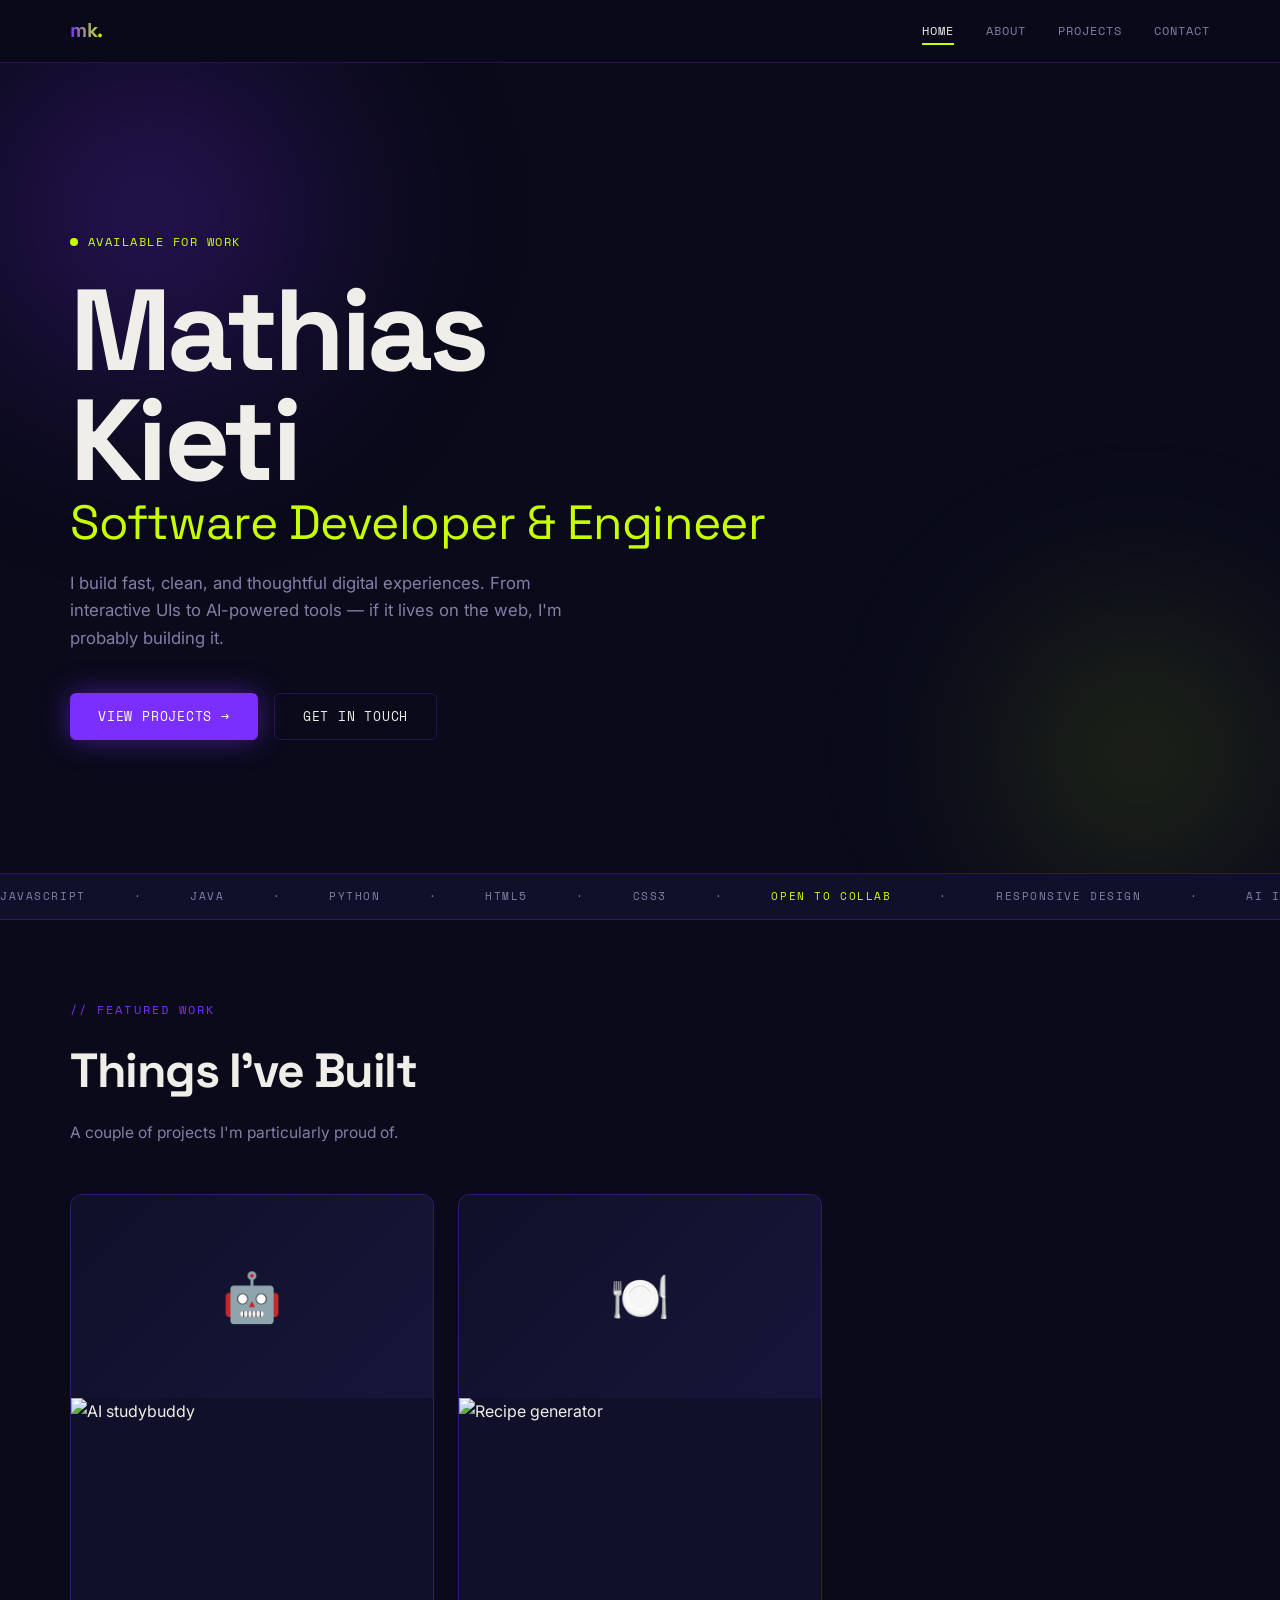
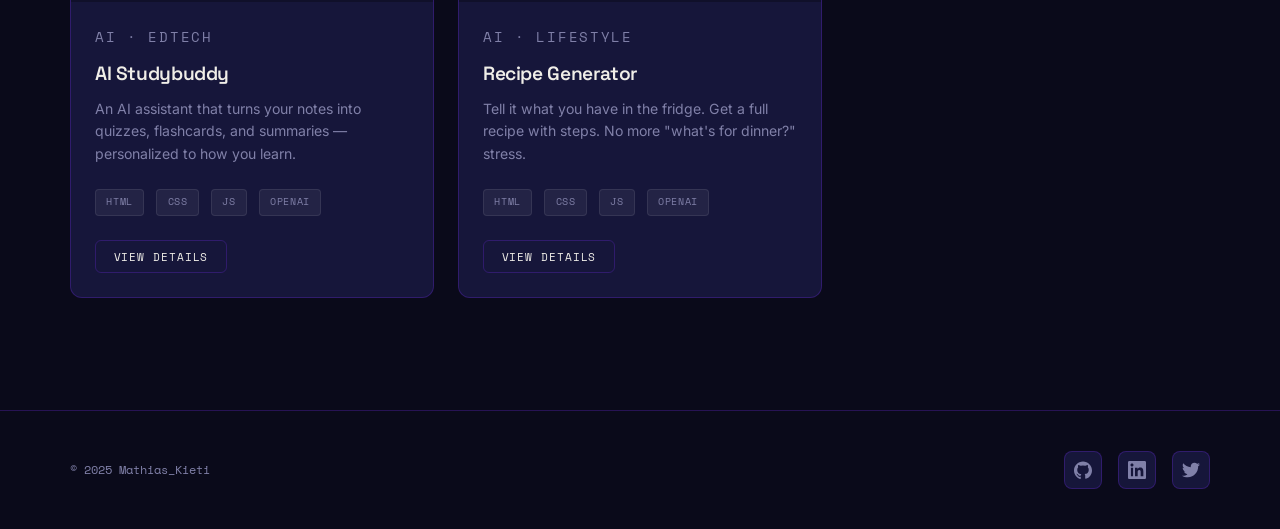
==== index.html @ 91b7730b "added design to the portfolio" ====
<!doctype html>
<html lang="en">
<head>
  <meta charset="utf-8">
  <meta name="viewport" content="width=device-width,initial-scale=1">
  <title>Mathias Kieti — Developer</title>
  <link rel="stylesheet" href="css/style.css">
</head>
<body>

  <!-- ── HEADER ── -->
  <header class="site-header">
    <div class="container">
      <a href="index.html" class="logo">mk.</a>
      <button id="menuToggle" class="menu-toggle" aria-expanded="false">☰</button>
      <nav id="mainNav" class="main-nav">
        <a href="index.html" aria-current="page">Home</a>
        <a href="about.html">About</a>
        <a href="projects.html">Projects</a>
        <a href="contact.html">Contact</a>
      </nav>
    </div>
  </header>

  <!-- ── HERO ── -->
  <section class="hero">
    <div class="container">
      <div class="hero-inner">
        <p class="hero-eyebrow"><span class="dot"></span> Available for work</p>
        <h1>
          <span class="name">Mathias<br>Kieti</span>
          <span class="role">Software Developer &amp; Engineer</span>
        </h1>
        <p class="hero-desc">
          I build fast, clean, and thoughtful digital experiences. 
          From interactive UIs to AI-powered tools — if it lives on the web, I'm probably building it.
        </p>
        <div class="hero-cta">
          <a href="projects.html" class="btn btn-primary">View Projects →</a>
          <a href="contact.html" class="btn btn-outline">Get in Touch</a>
        </div>
      </div>
    </div>
  </section>

  <!-- ── MARQUEE ── -->
  <div class="marquee-strip" aria-hidden="true">
    <div class="marquee-track">
      <span>JavaScript</span><span>·</span>
      <span>Java</span><span>·</span>
      <span>Python</span><span>·</span>
      <span>HTML5</span><span>·</span>
      <span>CSS3</span><span>·</span>
      <span class="hi">Open to Collab</span><span>·</span>
      <span>Responsive Design</span><span>·</span>
      <span>AI Integrations</span><span>·</span>
      <span>Git &amp; GitHub</span><span>·</span>
      <span class="hi">Based in Nairobi</span><span>·</span>
      <span>OpenAI API</span><span>·</span>
      <span>HTML5</span><span>·</span>
      <span>CSS3</span><span>·</span>
      <span>JavaScript</span><span>·</span>
      <span class="hi">Open to Collab</span><span>·</span>
      <span>Responsive Design</span><span>·</span>
      <span>AI Integrations</span><span>·</span>
      <span>Git &amp; GitHub</span><span>·</span>
      <span class="hi">Based in Nairobi</span><span>·</span>
      <span>OpenAI API</span><span>·</span>
    </div>
  </div>

  <!-- ── FEATURED PROJECTS ── -->
  <section class="projects-section">
    <div class="container">
      <p class="section-label">// featured work</p>
      <h2>Things I've Built</h2>
      <p class="sub">A couple of projects I'm particularly proud of.</p>
      <div class="cards">

        <article class="card project-card">
          <div class="card-img-placeholder">🤖</div>
          <img class="card-img" src="images/AI studybuddy.avif" alt="AI studybuddy"> 
          <div class="card-body">
            <p class="card-tag">AI · EdTech</p>
            <h3>AI Studybuddy</h3>
            <p>An AI assistant that turns your notes into quizzes, flashcards, and summaries — personalized to how you learn.</p>
          </div>
          <div class="card-footer">
            <span class="tech-badge">HTML</span>
            <span class="tech-badge">CSS</span>
            <span class="tech-badge">JS</span>
            <span class="tech-badge">OpenAI</span>
          </div>
          <div class="extra-details">
            <p>Have you been wondering if AI can help you learn? The solution is here. This AI study buddy generates quizzes, flashcards, and summaries based on the topics you want to study. Input your topic notes, and you'll have questions ready for learning.</p>
          </div>
          <button class="details-btn">View Details</button>
        </article>

        <article class="card project-card">
          <div class="card-img-placeholder">🍽️</div>
          <img class="card-img" src="images/recipee.jpg" alt="Recipe generator"> 
          <div class="card-body">
            <p class="card-tag">AI · Lifestyle</p>
            <h3>Recipe Generator</h3>
            <p>Tell it what you have in the fridge. Get a full recipe with steps. No more "what's for dinner?" stress.</p>
          </div>
          <div class="card-footer">
            <span class="tech-badge">HTML</span>
            <span class="tech-badge">CSS</span>
            <span class="tech-badge">JS</span>
            <span class="tech-badge">OpenAI</span>
          </div>
          <div class="extra-details">
            <p>Enter your ingredients and get a step-by-step recipe suggestion instantly. Advanced AI algorithms provide personalized recipe recommendations that suit your taste and dietary preferences. Bon appétit! 😋</p>
          </div>
          <button class="details-btn">View Details</button>
        </article>

      </div>
    </div>
  </section>

  <!-- LIGHTBOX -->
  <div id="lightbox">
    <span class="close">&times;</span>
    <img id="lightbox-img" alt="">
  </div>

  <!-- ── FOOTER ── -->
  <footer class="site-footer">
    <div class="container">
      <p>&copy; 2025 Mathias_Kieti</p>
      <nav class="social-icons" aria-label="Social media">
        <a href="https://github.com/Mathias_Kieti" target="_blank" rel="noopener noreferrer" title="GitHub">
          <svg xmlns="http://www.w3.org/2000/svg" width="18" height="18" viewBox="0 0 24 24">
            <path d="M12 .5C5.37.5 0 5.87 0 12.5c0 5.29 3.438 9.77 8.205 11.36.6.113.82-.26.82-.577 0-.286-.012-1.233-.017-2.235-3.338.725-4.042-1.61-4.042-1.61-.546-1.387-1.333-1.756-1.333-1.756-1.09-.744.082-.729.082-.729 1.205.085 1.84 1.238 1.84 1.238 1.07 1.835 2.807 1.305 3.492.998.108-.774.418-1.305.762-1.605-2.665-.305-5.467-1.335-5.467-5.935 0-1.312.468-2.382 1.236-3.222-.124-.303-.536-1.527.117-3.176 0 0 1.008-.322 3.3 1.23a11.5 11.5 0 0 1 6 0c2.29-1.552 3.297-1.23 3.297-1.23.655 1.649.243 2.873.119 3.176.77.84 1.235 1.91 1.235 3.222 0 4.61-2.807 5.627-5.48 5.922.43.372.823 1.103.823 2.222 0 1.605-.015 2.897-.015 3.292 0 .32.216.694.825.576C20.565 22.268 24 17.79 24 12.5 24 5.87 18.63.5 12 .5z"/>
          </svg>
        </a>
        <a href="https://linkedin.com/in/Mathias_Kieti" target="_blank" rel="noopener noreferrer" title="LinkedIn">
          <svg xmlns="http://www.w3.org/2000/svg" width="18" height="18" viewBox="0 0 24 24">
            <path d="M20.447 20.452h-3.554v-5.569c0-1.327-.027-3.037-1.852-3.037-1.853 0-2.137 1.445-2.137 2.939v5.667H9.351V9h3.414v1.561h.049c.476-.9 1.637-1.852 3.372-1.852 3.605 0 4.268 2.373 4.268 5.459v6.284zM5.337 7.433c-1.144 0-2.069-.926-2.069-2.07 0-1.143.925-2.069 2.069-2.069 1.144 0 2.07.926 2.07 2.069 0 1.144-.926 2.07-2.07 2.07zM6.765 20.452H3.91V9h2.855v11.452zM22.225 0H1.771C.792 0 0 .774 0 1.729v20.542C0 23.226.792 24 1.771 24h20.451C23.206 24 24 23.226 24 22.271V1.729C24 .774 23.206 0 22.225 0z"/>
          </svg>
        </a>
        <a href="https://twitter.com/yourusername" target="_blank" rel="noopener noreferrer" title="Twitter">
          <svg xmlns="http://www.w3.org/2000/svg" width="18" height="18" viewBox="0 0 24 24">
            <path d="M23.954 4.57c-.885.392-1.83.656-2.825.775 1.014-.61 1.794-1.574 2.163-2.724-.95.564-2.005.974-3.127 1.195-.897-.955-2.178-1.55-3.594-1.55-2.72 0-4.927 2.206-4.927 4.924 0 .39.045.765.127 1.124C7.691 8.094 4.066 6.13 1.64 3.162c-.427.73-.666 1.577-.666 2.475 0 1.708.87 3.216 2.188 4.099-.807-.025-1.566-.248-2.228-.616v.062c0 2.385 1.693 4.374 3.946 4.827-.413.112-.85.171-1.296.171-.316 0-.624-.03-.927-.088.625 1.953 2.444 3.374 4.6 3.414-1.68 1.318-3.797 2.105-6.096 2.105-.395 0-.788-.023-1.175-.068 2.179 1.397 4.768 2.213 7.557 2.213 9.054 0 14-7.496 14-13.986 0-.21-.004-.423-.014-.633.962-.693 1.8-1.56 2.46-2.548z"/>
          </svg>
        </a>
      </nav>
    </div>
  </footer>

  <script src="js/main.js"></script>
  <script src="js/lightbox.js" defer></script>
</body>
</html>
---- css/style.css ----
/* ============================================
   MATHIAS KIETI PORTFOLIO — DARK CREATIVE
   ============================================ */

@import url('https://fonts.googleapis.com/css2?family=Space+Grotesk:wght@300;400;500;600;700&family=Inter:wght@300;400;500&family=Space+Mono:wght@400;700&display=swap');

/* ── TOKENS ── */
:root {
  --bg:        #0A0A1A;
  --bg2:       #10102A;
  --surface:   #16163A;
  --violet:    #7B2FFF;
  --violet-lo: rgba(123,47,255,.15);
  --lime:      #C8FF00;
  --lime-lo:   rgba(200,255,0,.12);
  --white:     #F0EEE8;
  --muted:     #8080A8;
  --border:    rgba(123,47,255,.25);
  --radius:    12px;
  --font-head: 'Space Grotesk', sans-serif;
  --font-body: 'Inter', sans-serif;
  --font-mono: 'Space Mono', monospace;
}

/* ── RESET ── */
*, *::before, *::after { box-sizing: border-box; margin: 0; padding: 0; }
html { scroll-behavior: smooth; }

body {
  background: var(--bg);
  color: var(--white);
  font-family: var(--font-body);
  line-height: 1.65;
  overflow-x: hidden;
}

a { color: inherit; text-decoration: none; }
img { max-width: 100%; display: block; }
ul { list-style: none; }

/* ── LAYOUT ── */
.container {
  width: min(1140px, 92%);
  margin-inline: auto;
}

/* ── HEADER ── */
.site-header {
  position: sticky; top: 0; z-index: 100;
  padding: .9rem 0;
  background: rgba(10,10,26,.85);
  backdrop-filter: blur(14px);
  border-bottom: 1px solid var(--border);
}

.site-header .container {
  display: flex;
  align-items: center;
  justify-content: space-between;
}

.logo {
  font-family: var(--font-head);
  font-weight: 700;
  font-size: 1.25rem;
  letter-spacing: -.02em;
  background: linear-gradient(90deg, var(--violet), var(--lime));
  -webkit-background-clip: text;
  -webkit-text-fill-color: transparent;
  background-clip: text;
}

.main-nav {
  display: flex;
  gap: 2rem;
}

.main-nav a {
  font-family: var(--font-mono);
  font-size: .78rem;
  letter-spacing: .08em;
  text-transform: uppercase;
  color: var(--muted);
  position: relative;
  transition: color .2s;
}

.main-nav a::after {
  content: '';
  position: absolute;
  left: 0; bottom: -4px;
  width: 0; height: 2px;
  background: var(--lime);
  transition: width .25s;
}

.main-nav a:hover,
.main-nav a[aria-current] {
  color: var(--white);
}

.main-nav a:hover::after,
.main-nav a[aria-current]::after {
  width: 100%;
}

/* ── MOBILE MENU ── */
.menu-toggle {
  display: none;
  background: none;
  border: 1px solid var(--border);
  color: var(--white);
  font-size: 1.3rem;
  padding: .3rem .7rem;
  border-radius: 6px;
  cursor: pointer;
}

@media (max-width: 640px) {
  .menu-toggle { display: block; }
  .main-nav {
    display: none;
    position: absolute;
    top: 100%; left: 0; right: 0;
    background: var(--bg2);
    border-top: 1px solid var(--border);
    flex-direction: column;
    padding: 1rem 1.5rem 1.5rem;
    gap: 1.2rem;
  }
  .main-nav.open { display: flex; }
}

/* ── HERO ── */
.hero {
  min-height: 90vh;
  display: flex;
  align-items: center;
  position: relative;
  overflow: hidden;
  padding: 6rem 0 4rem;
}

/* animated gradient orbs */
.hero::before,
.hero::after {
  content: '';
  position: absolute;
  border-radius: 50%;
  filter: blur(90px);
  pointer-events: none;
}
.hero::before {
  width: 500px; height: 500px;
  background: radial-gradient(circle, rgba(123,47,255,.35), transparent 70%);
  top: -100px; left: -100px;
  animation: drift 8s ease-in-out infinite alternate;
}
.hero::after {
  width: 400px; height: 400px;
  background: radial-gradient(circle, rgba(200,255,0,.18), transparent 70%);
  bottom: -80px; right: -60px;
  animation: drift 10s ease-in-out infinite alternate-reverse;
}

@keyframes drift {
  to { transform: translate(40px, 30px); }
}

.hero-inner {
  position: relative;
  z-index: 1;
}

.hero-eyebrow {
  display: inline-flex;
  align-items: center;
  gap: .6rem;
  font-family: var(--font-mono);
  font-size: .78rem;
  letter-spacing: .12em;
  text-transform: uppercase;
  color: var(--lime);
  margin-bottom: 1.5rem;
}

.hero-eyebrow .dot {
  width: 8px; height: 8px;
  border-radius: 50%;
  background: var(--lime);
  animation: blink 1.4s step-end infinite;
}

@keyframes blink { 0%,100%{opacity:1} 50%{opacity:0} }

.hero h1 {
  font-family: var(--font-head);
  font-size: clamp(3rem, 9vw, 7.5rem);
  font-weight: 700;
  line-height: .95;
  letter-spacing: -.04em;
  margin-bottom: 1.5rem;
}

.hero h1 .name {
  display: block;
  background: linear-gradient(135deg, var(--white) 40%, var(--violet) 100%);
  -webkit-background-clip: text;
  -webkit-text-fill-color: transparent;
  background-clip: text;
}

.hero h1 .role {
  display: block;
  color: var(--lime);
  font-size: clamp(1.6rem, 4vw, 3rem);
  font-weight: 400;
  letter-spacing: -.01em;
  margin-top: .3rem;
}

.hero-desc {
  max-width: 520px;
  color: var(--muted);
  font-size: 1.05rem;
  margin-bottom: 2.5rem;
}

.hero-cta {
  display: flex;
  gap: 1rem;
  flex-wrap: wrap;
}

/* ── BUTTONS ── */
.btn {
  display: inline-flex;
  align-items: center;
  gap: .5rem;
  font-family: var(--font-mono);
  font-size: .82rem;
  letter-spacing: .06em;
  text-transform: uppercase;
  padding: .75rem 1.75rem;
  border-radius: 6px;
  transition: all .2s;
  cursor: pointer;
  border: none;
}

.btn-primary {
  background: var(--violet);
  color: #fff;
  box-shadow: 0 0 28px rgba(123,47,255,.5);
}
.btn-primary:hover {
  background: #9147FF;
  box-shadow: 0 0 40px rgba(123,47,255,.75);
  transform: translateY(-2px);
}

.btn-outline {
  background: transparent;
  color: var(--white);
  border: 1px solid var(--border);
}
.btn-outline:hover {
  border-color: var(--lime);
  color: var(--lime);
  transform: translateY(-2px);
}

/* ── SCROLL MARQUEE ── */
.marquee-strip {
  overflow: hidden;
  border-top: 1px solid var(--border);
  border-bottom: 1px solid var(--border);
  padding: .85rem 0;
  background: var(--bg2);
}

.marquee-track {
  display: flex;
  gap: 3rem;
  white-space: nowrap;
  animation: marquee 22s linear infinite;
}

.marquee-track span {
  font-family: var(--font-mono);
  font-size: .7rem;
  letter-spacing: .14em;
  text-transform: uppercase;
  color: var(--muted);
}

.marquee-track span.hi { color: var(--lime); }

@keyframes marquee {
  from { transform: translateX(0); }
  to   { transform: translateX(-50%); }
}

/* ── SECTION LABEL ── */
.section-label {
  font-family: var(--font-mono);
  font-size: .72rem;
  letter-spacing: .18em;
  text-transform: uppercase;
  color: var(--violet);
  margin-bottom: .75rem;
}

/* ── ABOUT SECTION ── */
.about-section {
  padding: 7rem 0;
}

.about-grid {
  display: grid;
  grid-template-columns: 1fr 1.5fr;
  gap: 4rem;
  align-items: center;
}

@media (max-width: 768px) {
  .about-grid { grid-template-columns: 1fr; }
}

.about-img-wrap {
  position: relative;
}

.about-img-wrap img,
.about-img-placeholder {
  width: 100%;
  aspect-ratio: 4/5;
  object-fit: cover;
  border-radius: var(--radius);
  display: block;
}

.about-img-placeholder {
  background: var(--surface);
  display: flex;
  align-items: center;
  justify-content: center;
  font-size: 4rem;
  border: 1px solid var(--border);
}

.about-img-wrap::before {
  content: '';
  position: absolute;
  inset: -8px;
  border-radius: calc(var(--radius) + 8px);
  background: linear-gradient(135deg, var(--violet), var(--lime));
  z-index: -1;
  opacity: .5;
}

.about-content h2 {
  font-family: var(--font-head);
  font-size: clamp(2rem, 4vw, 3.2rem);
  font-weight: 700;
  letter-spacing: -.03em;
  line-height: 1.1;
  margin-bottom: 1.25rem;
}

.about-content p {
  color: var(--muted);
  margin-bottom: 1rem;
  font-size: .97rem;
}

.skills-grid {
  display: flex;
  flex-wrap: wrap;
  gap: .6rem;
  margin-top: 1.75rem;
}

.skill-chip {
  font-family: var(--font-mono);
  font-size: .72rem;
  letter-spacing: .08em;
  text-transform: uppercase;
  padding: .4rem 1rem;
  border-radius: 999px;
  background: var(--violet-lo);
  border: 1px solid var(--border);
  color: var(--violet);
  transition: all .2s;
}

.skill-chip:hover {
  background: var(--violet);
  color: #fff;
}

/* ── PROJECTS ── */
.projects-section {
  padding: 5rem 0 7rem;
}

.projects-section h2 {
  font-family: var(--font-head);
  font-size: clamp(2rem, 4vw, 3rem);
  font-weight: 700;
  letter-spacing: -.03em;
  margin-bottom: .6rem;
}

.projects-section .sub {
  color: var(--muted);
  font-size: .97rem;
  margin-bottom: 3rem;
}

.cards {
  display: grid;
  grid-template-columns: repeat(auto-fill, minmax(300px, 1fr));
  gap: 1.5rem;
}

.project-card {
  background: var(--surface);
  border: 1px solid var(--border);
  border-radius: var(--radius);
  overflow: hidden;
  transition: transform .25s, box-shadow .25s, border-color .25s;
  cursor: pointer;
  position: relative;
}

.project-card:hover {
  transform: translateY(-6px) rotate(-0.5deg);
  box-shadow: 0 20px 50px rgba(123,47,255,.25), 0 0 0 1px var(--violet);
  border-color: var(--violet);
}

.card-img {
  width: 100%;
  aspect-ratio: 16/9;
  object-fit: cover;
  display: block;
  background: var(--bg2);
}

.card-img-placeholder {
  width: 100%;
  aspect-ratio: 16/9;
  background: linear-gradient(135deg, var(--bg2), var(--surface));
  display: flex;
  align-items: center;
  justify-content: center;
  font-size: 3rem;
}

.card-body {
  padding: 1.5rem;
}

.card-tag {
  font-family: var(--font-mono);
  font-size: .65rem;
  letter-spacing: .12em;
  text-transform: uppercase;
  color: var(--lime);
  margin-bottom: .6rem;
}

.card-body h3 {
  font-family: var(--font-head);
  font-size: 1.2rem;
  font-weight: 600;
  letter-spacing: -.02em;
  margin-bottom: .5rem;
}

.card-body p {
  color: var(--muted);
  font-size: .88rem;
  line-height: 1.6;
}

.card-footer {
  padding: 0 1.5rem 1.5rem;
  display: flex;
  gap: .75rem;
  align-items: center;
}

.tech-badge {
  font-family: var(--font-mono);
  font-size: .62rem;
  letter-spacing: .06em;
  text-transform: uppercase;
  padding: .25rem .65rem;
  border-radius: 4px;
  background: rgba(255,255,255,.06);
  color: var(--muted);
  border: 1px solid rgba(255,255,255,.08);
}

/* ── EXTRA DETAILS (accordion) ── */
.extra-details {
  display: none;
  padding: 1rem 1.5rem 1.5rem;
  border-top: 1px solid var(--border);
  font-size: .88rem;
  color: var(--muted);
  line-height: 1.7;
}

.extra-details.open { display: block; }

.details-btn {
  font-family: var(--font-mono);
  font-size: .7rem;
  letter-spacing: .08em;
  text-transform: uppercase;
  padding: .45rem 1.1rem;
  border-radius: 6px;
  border: 1px solid var(--border);
  background: transparent;
  color: var(--white);
  cursor: pointer;
  transition: all .2s;
  margin: 0 1.5rem 1.5rem;
}

.details-btn:hover {
  background: var(--violet-lo);
  border-color: var(--violet);
  color: var(--violet);
}

/* ── CONTACT ── */
.contact-section {
  padding: 6rem 0 8rem;
}

.contact-inner {
  max-width: 640px;
  margin-inline: auto;
  text-align: center;
}

.contact-inner h2 {
  font-family: var(--font-head);
  font-size: clamp(2rem, 5vw, 3.5rem);
  font-weight: 700;
  letter-spacing: -.04em;
  margin-bottom: 1rem;
}

.contact-inner .sub {
  color: var(--muted);
  font-size: 1rem;
  margin-bottom: 2.5rem;
}

/* form */
form { text-align: left; }

label {
  display: block;
  margin-bottom: 1.2rem;
}

label span,
label > *:first-child:not(input):not(textarea) {
  display: block;
  font-family: var(--font-mono);
  font-size: .72rem;
  letter-spacing: .1em;
  text-transform: uppercase;
  color: var(--muted);
  margin-bottom: .5rem;
}

/* reset awkward label > input nesting */
label input,
label textarea {
  width: 100%;
  background: var(--surface);
  border: 1px solid var(--border);
  border-radius: 8px;
  color: var(--white);
  font-family: var(--font-body);
  font-size: 1rem;
  padding: .85rem 1.1rem;
  outline: none;
  transition: border-color .2s, box-shadow .2s;
  resize: vertical;
  display: block;
}

label input:focus,
label textarea:focus {
  border-color: var(--violet);
  box-shadow: 0 0 0 3px rgba(123,47,255,.2);
}

label textarea { min-height: 140px; }

form button[type="submit"] {
  width: 100%;
  margin-top: .5rem;
  padding: 1rem;
  font-family: var(--font-mono);
  font-size: .85rem;
  letter-spacing: .1em;
  text-transform: uppercase;
  background: var(--violet);
  color: #fff;
  border: none;
  border-radius: 8px;
  cursor: pointer;
  box-shadow: 0 0 28px rgba(123,47,255,.45);
  transition: all .2s;
}

form button[type="submit"]:hover {
  background: #9147FF;
  box-shadow: 0 0 44px rgba(123,47,255,.7);
  transform: translateY(-2px);
}

/* ── FOOTER ── */
.site-footer {
  border-top: 1px solid var(--border);
  padding: 2.5rem 0;
}

.site-footer .container {
  display: flex;
  align-items: center;
  justify-content: space-between;
  flex-wrap: wrap;
  gap: 1rem;
}

.site-footer p {
  font-family: var(--font-mono);
  font-size: .75rem;
  color: var(--muted);
}

.social-icons {
  display: flex;
  gap: 1rem;
}

.social-icons a {
  display: inline-flex;
  align-items: center;
  justify-content: center;
  width: 38px; height: 38px;
  border-radius: 8px;
  border: 1px solid var(--border);
  background: var(--surface);
  transition: all .2s;
}

.social-icons a svg {
  fill: var(--muted) !important;
  transition: fill .2s;
}

.social-icons a:hover {
  border-color: var(--violet);
  background: var(--violet-lo);
  transform: translateY(-3px);
}

.social-icons a:hover svg {
  fill: var(--white) !important;
}

/* ── HERO SECTION (index) ── */
.hero .container { position: relative; z-index: 1; }

/* ── LIGHTBOX ── */
#lightbox {
  display: none;
  position: fixed; inset: 0;
  background: rgba(0,0,0,.9);
  backdrop-filter: blur(8px);
  z-index: 999;
  align-items: center;
  justify-content: center;
}

#lightbox.active { display: flex; }

#lightbox-img {
  max-width: 90vw;
  max-height: 90vh;
  border-radius: var(--radius);
  border: 1px solid var(--border);
}

.close {
  position: absolute;
  top: 1.5rem; right: 2rem;
  font-size: 2.5rem;
  color: var(--muted);
  cursor: pointer;
  line-height: 1;
  transition: color .2s;
}

.close:hover { color: var(--white); }

/* ── PAGE HERO (inner pages) ── */
.page-hero {
  padding: 6rem 0 3rem;
  border-bottom: 1px solid var(--border);
  margin-bottom: 4rem;
}

.page-hero h1 {
  font-family: var(--font-head);
  font-size: clamp(2.5rem, 6vw, 5rem);
  font-weight: 700;
  letter-spacing: -.04em;
  line-height: 1;
}

.page-hero h1 em {
  font-style: normal;
  color: var(--lime);
}

/* ── ABOUT PAGE IMG ── */
.about-image {
  width: 100%;
  aspect-ratio: 4/5;
  object-fit: cover;
  border-radius: var(--radius);
}
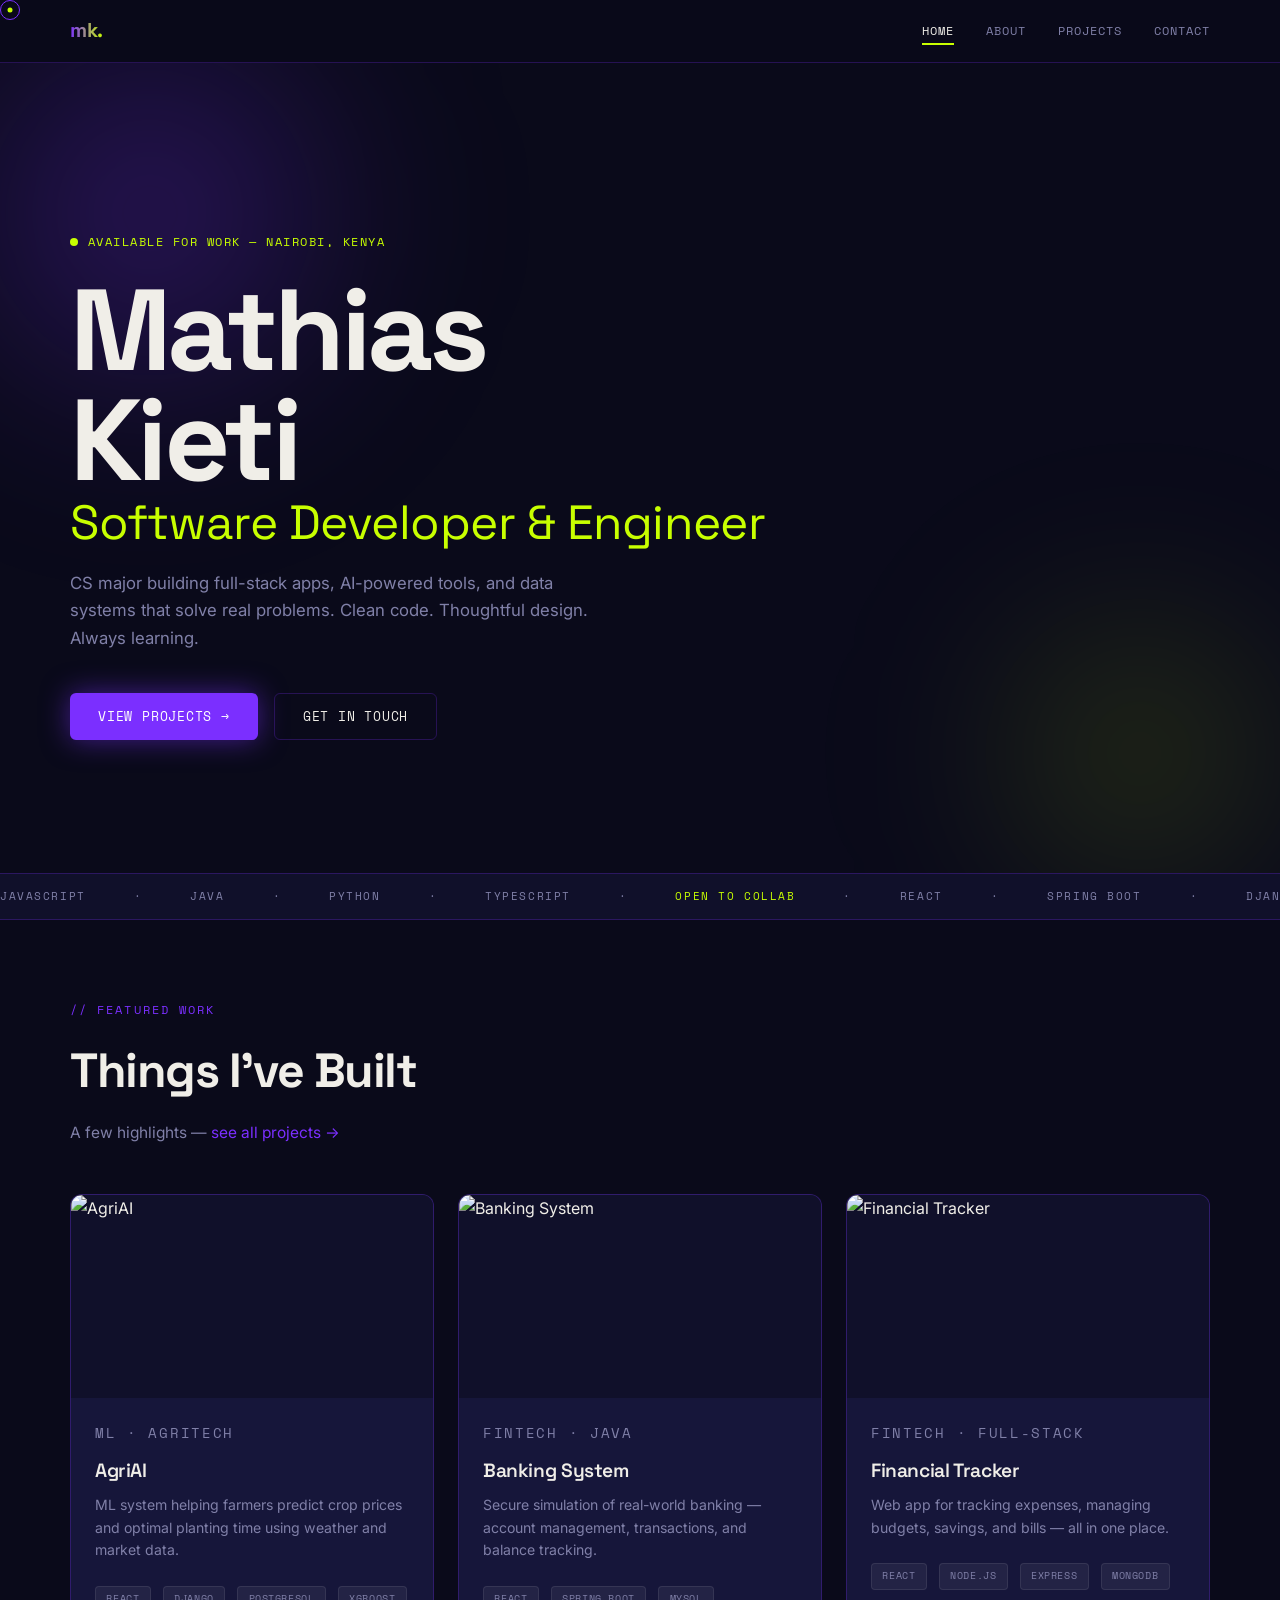
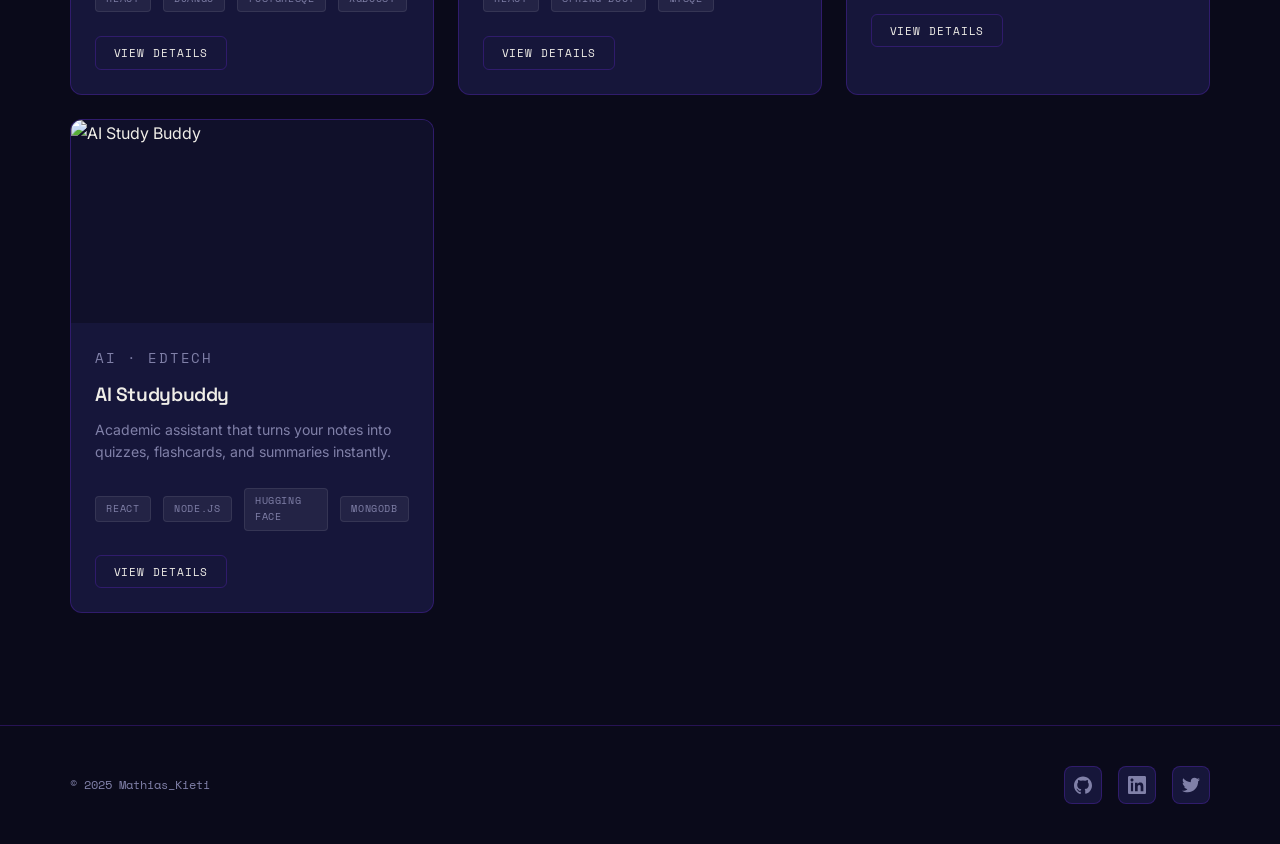
==== commit ae93b497: "Updated the pages" ====
--- a/index.html
+++ b/index.html
@@ -3,10 +3,12 @@
 <head>
   <meta charset="utf-8">
   <meta name="viewport" content="width=device-width,initial-scale=1">
-  <title>Mathias Kieti — Developer</title>
+  <title>Mathias Kieti — Software Developer</title>
   <link rel="stylesheet" href="css/style.css">
 </head>
 <body>
+
+  <div id="cursor" aria-hidden="true"></div>
 
   <!-- ── HEADER ── -->
   <header class="site-header">
@@ -26,14 +28,14 @@
   <section class="hero">
     <div class="container">
       <div class="hero-inner">
-        <p class="hero-eyebrow"><span class="dot"></span> Available for work</p>
+        <p class="hero-eyebrow"><span class="dot"></span> Available for work — Nairobi, Kenya</p>
         <h1>
           <span class="name">Mathias<br>Kieti</span>
           <span class="role">Software Developer &amp; Engineer</span>
         </h1>
         <p class="hero-desc">
-          I build fast, clean, and thoughtful digital experiences. 
-          From interactive UIs to AI-powered tools — if it lives on the web, I'm probably building it.
+          CS major building full-stack apps, AI-powered tools, and data systems that solve real problems.
+          Clean code. Thoughtful design. Always learning.
         </p>
         <div class="hero-cta">
           <a href="projects.html" class="btn btn-primary">View Projects →</a>
@@ -49,23 +51,29 @@
       <span>JavaScript</span><span>·</span>
       <span>Java</span><span>·</span>
       <span>Python</span><span>·</span>
-      <span>HTML5</span><span>·</span>
-      <span>CSS3</span><span>·</span>
+      <span>TypeScript</span><span>·</span>
       <span class="hi">Open to Collab</span><span>·</span>
-      <span>Responsive Design</span><span>·</span>
-      <span>AI Integrations</span><span>·</span>
-      <span>Git &amp; GitHub</span><span>·</span>
-      <span class="hi">Based in Nairobi</span><span>·</span>
-      <span>OpenAI API</span><span>·</span>
-      <span>HTML5</span><span>·</span>
-      <span>CSS3</span><span>·</span>
+      <span>React</span><span>·</span>
+      <span>Spring Boot</span><span>·</span>
+      <span>Django</span><span>·</span>
+      <span class="hi">Based in Nairobi 🇰🇪</span><span>·</span>
+      <span>PostgreSQL</span><span>·</span>
+      <span>Machine Learning</span><span>·</span>
+      <span>Docker</span><span>·</span>
+      <span class="hi">AI Integrations</span><span>·</span>
       <span>JavaScript</span><span>·</span>
+      <span>Java</span><span>·</span>
+      <span>Python</span><span>·</span>
+      <span>TypeScript</span><span>·</span>
       <span class="hi">Open to Collab</span><span>·</span>
-      <span>Responsive Design</span><span>·</span>
-      <span>AI Integrations</span><span>·</span>
-      <span>Git &amp; GitHub</span><span>·</span>
-      <span class="hi">Based in Nairobi</span><span>·</span>
-      <span>OpenAI API</span><span>·</span>
+      <span>React</span><span>·</span>
+      <span>Spring Boot</span><span>·</span>
+      <span>Django</span><span>·</span>
+      <span class="hi">Based in Nairobi 🇰🇪</span><span>·</span>
+      <span>PostgreSQL</span><span>·</span>
+      <span>Machine Learning</span><span>·</span>
+      <span>Docker</span><span>·</span>
+      <span class="hi">AI Integrations</span><span>·</span>
     </div>
   </div>
 
@@ -74,45 +82,98 @@
     <div class="container">
       <p class="section-label">// featured work</p>
       <h2>Things I've Built</h2>
-      <p class="sub">A couple of projects I'm particularly proud of.</p>
+      <p class="sub">A few highlights — <a href="projects.html" style="color:var(--violet)">see all projects →</a></p>
       <div class="cards">
 
-        <article class="card project-card">
-          <div class="card-img-placeholder">🤖</div>
-          <img class="card-img" src="images/AI studybuddy.avif" alt="AI studybuddy"> 
+        <!-- AgriAI -->
+        <article class="card project-card">
+          <img class="card-img" src="images/agriai.jpg" alt="AgriAI">
+          <div class="card-body">
+            <p class="card-tag">ML · AgriTech</p>
+            <h3>AgriAI</h3>
+            <p>ML system helping farmers predict crop prices and optimal planting time using weather and market data.</p>
+          </div>
+          <div class="card-footer">
+            <span class="tech-badge">React</span>
+            <span class="tech-badge">Django</span>
+            <span class="tech-badge">PostgreSQL</span>
+            <span class="tech-badge">XGBoost</span>
+          </div>
+          <div class="extra-details">
+            <p>Built with React and Django, using Linear Regression, Random Forest, and XGBoost models trained on historical weather and market data to give farmers accurate planting and pricing predictions.</p>
+            <div class="detail-links">
+              <a href="https://github.com/Mathias-kieti/AgriAI-PROJECT" target="_blank" rel="noopener" class="detail-link">⌥ GitHub</a>
+            </div>
+          </div>
+          <button class="details-btn">View Details</button>
+        </article>
+
+        <!-- Banking System -->
+        <article class="card project-card">
+          <img class="card-img" src="images/banking.jpg" alt="Banking System">
+          <div class="card-body">
+            <p class="card-tag">FinTech · Java</p>
+            <h3>Banking System</h3>
+            <p>Secure simulation of real-world banking — account management, transactions, and balance tracking.</p>
+          </div>
+          <div class="card-footer">
+            <span class="tech-badge">React</span>
+            <span class="tech-badge">Spring Boot</span>
+            <span class="tech-badge">MySQL</span>
+          </div>
+          <div class="extra-details">
+            <p>Features account creation, deposit/withdrawal, transaction history, and secure authentication. Built with a Spring Boot REST API and React frontend.</p>
+            <div class="detail-links">
+              <a href="https://github.com/Mathias-kieti/BANKING-SERVICE" target="_blank" rel="noopener" class="detail-link">⌥ GitHub</a>
+              <a href="https://mybankingservices.netlify.app/" target="_blank" rel="noopener" class="detail-link">↗ Live</a>
+            </div>
+          </div>
+          <button class="details-btn">View Details</button>
+        </article>
+
+        <!-- Financial Tracker -->
+        <article class="card project-card">
+          <img class="card-img" src="images/fintracker.jpg" alt="Financial Tracker">
+          <div class="card-body">
+            <p class="card-tag">FinTech · Full-Stack</p>
+            <h3>Financial Tracker</h3>
+            <p>Web app for tracking expenses, managing budgets, savings, and bills — all in one place.</p>
+          </div>
+          <div class="card-footer">
+            <span class="tech-badge">React</span>
+            <span class="tech-badge">Node.js</span>
+            <span class="tech-badge">Express</span>
+            <span class="tech-badge">MongoDB</span>
+          </div>
+          <div class="extra-details">
+            <p>Full MERN-stack app with authentication, expense categorisation, budget tracking, and data visualisations. Deployed on Vercel.</p>
+            <div class="detail-links">
+              <a href="https://github.com/Mathias-kieti/personal_financial_tracker" target="_blank" rel="noopener" class="detail-link">⌥ GitHub</a>
+              <a href="https://personal-financial-tracker-ten.vercel.app" target="_blank" rel="noopener" class="detail-link">↗ Live</a>
+            </div>
+          </div>
+          <button class="details-btn">View Details</button>
+        </article>
+
+        <!-- AI Study Buddy -->
+        <article class="card project-card">
+          <img class="card-img" src="images/AI studybuddy.avif" alt="AI Study Buddy">
           <div class="card-body">
             <p class="card-tag">AI · EdTech</p>
             <h3>AI Studybuddy</h3>
-            <p>An AI assistant that turns your notes into quizzes, flashcards, and summaries — personalized to how you learn.</p>
-          </div>
-          <div class="card-footer">
-            <span class="tech-badge">HTML</span>
-            <span class="tech-badge">CSS</span>
-            <span class="tech-badge">JS</span>
-            <span class="tech-badge">OpenAI</span>
-          </div>
-          <div class="extra-details">
-            <p>Have you been wondering if AI can help you learn? The solution is here. This AI study buddy generates quizzes, flashcards, and summaries based on the topics you want to study. Input your topic notes, and you'll have questions ready for learning.</p>
-          </div>
-          <button class="details-btn">View Details</button>
-        </article>
-
-        <article class="card project-card">
-          <div class="card-img-placeholder">🍽️</div>
-          <img class="card-img" src="images/recipee.jpg" alt="Recipe generator"> 
-          <div class="card-body">
-            <p class="card-tag">AI · Lifestyle</p>
-            <h3>Recipe Generator</h3>
-            <p>Tell it what you have in the fridge. Get a full recipe with steps. No more "what's for dinner?" stress.</p>
-          </div>
-          <div class="card-footer">
-            <span class="tech-badge">HTML</span>
-            <span class="tech-badge">CSS</span>
-            <span class="tech-badge">JS</span>
-            <span class="tech-badge">OpenAI</span>
-          </div>
-          <div class="extra-details">
-            <p>Enter your ingredients and get a step-by-step recipe suggestion instantly. Advanced AI algorithms provide personalized recipe recommendations that suit your taste and dietary preferences. Bon appétit! 😋</p>
+            <p>Academic assistant that turns your notes into quizzes, flashcards, and summaries instantly.</p>
+          </div>
+          <div class="card-footer">
+            <span class="tech-badge">React</span>
+            <span class="tech-badge">Node.js</span>
+            <span class="tech-badge">Hugging Face</span>
+            <span class="tech-badge">MongoDB</span>
+          </div>
+          <div class="extra-details">
+            <p>Hackathon project. Paste in your notes, get back quizzes, flashcards and summaries personalised to your content using Hugging Face transformer models.</p>
+            <div class="detail-links">
+              <a href="https://github.com/Mathias-kieti/HACKATHON-CHALLENGE---study-buddy---" target="_blank" rel="noopener" class="detail-link">⌥ GitHub</a>
+            </div>
           </div>
           <button class="details-btn">View Details</button>
         </article>
@@ -132,12 +193,12 @@
     <div class="container">
       <p>&copy; 2025 Mathias_Kieti</p>
       <nav class="social-icons" aria-label="Social media">
-        <a href="https://github.com/Mathias_Kieti" target="_blank" rel="noopener noreferrer" title="GitHub">
+        <a href="https://github.com/Mathias-kieti" target="_blank" rel="noopener noreferrer" title="GitHub">
           <svg xmlns="http://www.w3.org/2000/svg" width="18" height="18" viewBox="0 0 24 24">
             <path d="M12 .5C5.37.5 0 5.87 0 12.5c0 5.29 3.438 9.77 8.205 11.36.6.113.82-.26.82-.577 0-.286-.012-1.233-.017-2.235-3.338.725-4.042-1.61-4.042-1.61-.546-1.387-1.333-1.756-1.333-1.756-1.09-.744.082-.729.082-.729 1.205.085 1.84 1.238 1.84 1.238 1.07 1.835 2.807 1.305 3.492.998.108-.774.418-1.305.762-1.605-2.665-.305-5.467-1.335-5.467-5.935 0-1.312.468-2.382 1.236-3.222-.124-.303-.536-1.527.117-3.176 0 0 1.008-.322 3.3 1.23a11.5 11.5 0 0 1 6 0c2.29-1.552 3.297-1.23 3.297-1.23.655 1.649.243 2.873.119 3.176.77.84 1.235 1.91 1.235 3.222 0 4.61-2.807 5.627-5.48 5.922.43.372.823 1.103.823 2.222 0 1.605-.015 2.897-.015 3.292 0 .32.216.694.825.576C20.565 22.268 24 17.79 24 12.5 24 5.87 18.63.5 12 .5z"/>
           </svg>
         </a>
-        <a href="https://linkedin.com/in/Mathias_Kieti" target="_blank" rel="noopener noreferrer" title="LinkedIn">
+        <a href="https://linkedin.com/in/mathias-nzioka-341567305" target="_blank" rel="noopener noreferrer" title="LinkedIn">
           <svg xmlns="http://www.w3.org/2000/svg" width="18" height="18" viewBox="0 0 24 24">
             <path d="M20.447 20.452h-3.554v-5.569c0-1.327-.027-3.037-1.852-3.037-1.853 0-2.137 1.445-2.137 2.939v5.667H9.351V9h3.414v1.561h.049c.476-.9 1.637-1.852 3.372-1.852 3.605 0 4.268 2.373 4.268 5.459v6.284zM5.337 7.433c-1.144 0-2.069-.926-2.069-2.07 0-1.143.925-2.069 2.069-2.069 1.144 0 2.07.926 2.07 2.069 0 1.144-.926 2.07-2.07 2.07zM6.765 20.452H3.91V9h2.855v11.452zM22.225 0H1.771C.792 0 0 .774 0 1.729v20.542C0 23.226.792 24 1.771 24h20.451C23.206 24 24 23.226 24 22.271V1.729C24 .774 23.206 0 22.225 0z"/>
           </svg>
--- a/css/style.css
+++ b/css/style.css
@@ -741,4 +741,214 @@
   aspect-ratio: 4/5;
   object-fit: cover;
   border-radius: var(--radius);
+}
+
+/* ══════════════════════════════
+   CUSTOM CURSOR
+══════════════════════════════ */
+*, *::before, *::after { cursor: none !important; }
+
+#cursor {
+  position: fixed;
+  top: 0; left: 0;
+  width: 20px; height: 20px;
+  pointer-events: none;
+  z-index: 9999;
+  transition: transform .12s ease, opacity .2s;
+}
+
+/* outer ring */
+#cursor::before {
+  content: '';
+  position: absolute;
+  inset: 0;
+  border: 1.5px solid var(--violet);
+  border-radius: 50%;
+  transition: transform .18s ease, border-color .2s;
+}
+
+/* inner dot */
+#cursor::after {
+  content: '';
+  position: absolute;
+  top: 50%; left: 50%;
+  width: 5px; height: 5px;
+  background: var(--lime);
+  border-radius: 50%;
+  transform: translate(-50%, -50%);
+  transition: transform .1s ease;
+}
+
+/* hover state — expands ring, dot disappears */
+#cursor.hovered::before {
+  transform: scale(2.4);
+  border-color: var(--lime);
+}
+#cursor.hovered::after {
+  transform: translate(-50%, -50%) scale(0);
+}
+
+/* click burst */
+#cursor.clicking::before {
+  transform: scale(.6);
+  border-color: var(--lime);
+}
+
+/* ══════════════════════════════
+   ABOUT PAGE — META ITEMS
+══════════════════════════════ */
+.about-meta {
+  display: flex;
+  flex-direction: column;
+  gap: .75rem;
+  margin-top: 1.75rem;
+  padding: 1.25rem 1.5rem;
+  background: var(--surface);
+  border: 1px solid var(--border);
+  border-radius: var(--radius);
+}
+
+.meta-item {
+  display: flex;
+  align-items: center;
+  justify-content: space-between;
+  gap: 1rem;
+  flex-wrap: wrap;
+}
+
+.meta-label {
+  font-family: var(--font-mono);
+  font-size: .68rem;
+  letter-spacing: .12em;
+  text-transform: uppercase;
+  color: var(--violet);
+}
+
+.meta-value {
+  font-family: var(--font-mono);
+  font-size: .78rem;
+  color: var(--white);
+}
+
+.meta-value.available {
+  display: inline-flex;
+  align-items: center;
+  gap: .5rem;
+  color: var(--lime);
+}
+
+.meta-value.available .dot {
+  width: 7px; height: 7px;
+  border-radius: 50%;
+  background: var(--lime);
+  animation: blink 1.4s step-end infinite;
+}
+
+/* ── CERT LIST ── */
+.cert-list {
+  display: flex;
+  flex-direction: column;
+  gap: .6rem;
+  margin-top: .5rem;
+}
+
+.cert-item {
+  display: flex;
+  align-items: center;
+  gap: .75rem;
+  font-size: .9rem;
+  color: var(--muted);
+}
+
+.cert-icon {
+  color: var(--violet);
+  font-size: .85rem;
+  flex-shrink: 0;
+}
+
+/* ══════════════════════════════
+   PROJECTS — DETAIL LINKS
+══════════════════════════════ */
+.detail-links {
+  display: flex;
+  gap: .75rem;
+  margin-top: 1rem;
+  flex-wrap: wrap;
+}
+
+.detail-link {
+  font-family: var(--font-mono);
+  font-size: .7rem;
+  letter-spacing: .08em;
+  text-transform: uppercase;
+  color: var(--lime);
+  border: 1px solid rgba(200,255,0,.3);
+  padding: .35rem .9rem;
+  border-radius: 4px;
+  transition: all .2s;
+}
+
+.detail-link:hover {
+  background: var(--lime-lo);
+  border-color: var(--lime);
+}
+
+/* ══════════════════════════════
+   CONTACT — DIRECT LINKS
+══════════════════════════════ */
+.contact-direct {
+  display: flex;
+  flex-direction: column;
+  gap: .75rem;
+  margin-bottom: 2rem;
+  text-align: left;
+}
+
+.contact-link {
+  display: flex;
+  align-items: center;
+  gap: 1rem;
+  padding: .9rem 1.25rem;
+  background: var(--surface);
+  border: 1px solid var(--border);
+  border-radius: var(--radius);
+  color: var(--muted);
+  font-size: .9rem;
+  transition: all .2s;
+}
+
+.contact-link:hover {
+  border-color: var(--violet);
+  color: var(--white);
+  transform: translateX(4px);
+}
+
+.contact-link-icon {
+  font-family: var(--font-mono);
+  font-size: .75rem;
+  font-weight: 700;
+  color: var(--violet);
+  min-width: 28px;
+  text-align: center;
+}
+
+.contact-divider {
+  display: flex;
+  align-items: center;
+  gap: 1rem;
+  margin: 1.75rem 0;
+  color: var(--muted);
+  font-family: var(--font-mono);
+  font-size: .68rem;
+  letter-spacing: .12em;
+  text-transform: uppercase;
+  text-align: center;
+}
+
+.contact-divider::before,
+.contact-divider::after {
+  content: '';
+  flex: 1;
+  height: 1px;
+  background: var(--border);
 }
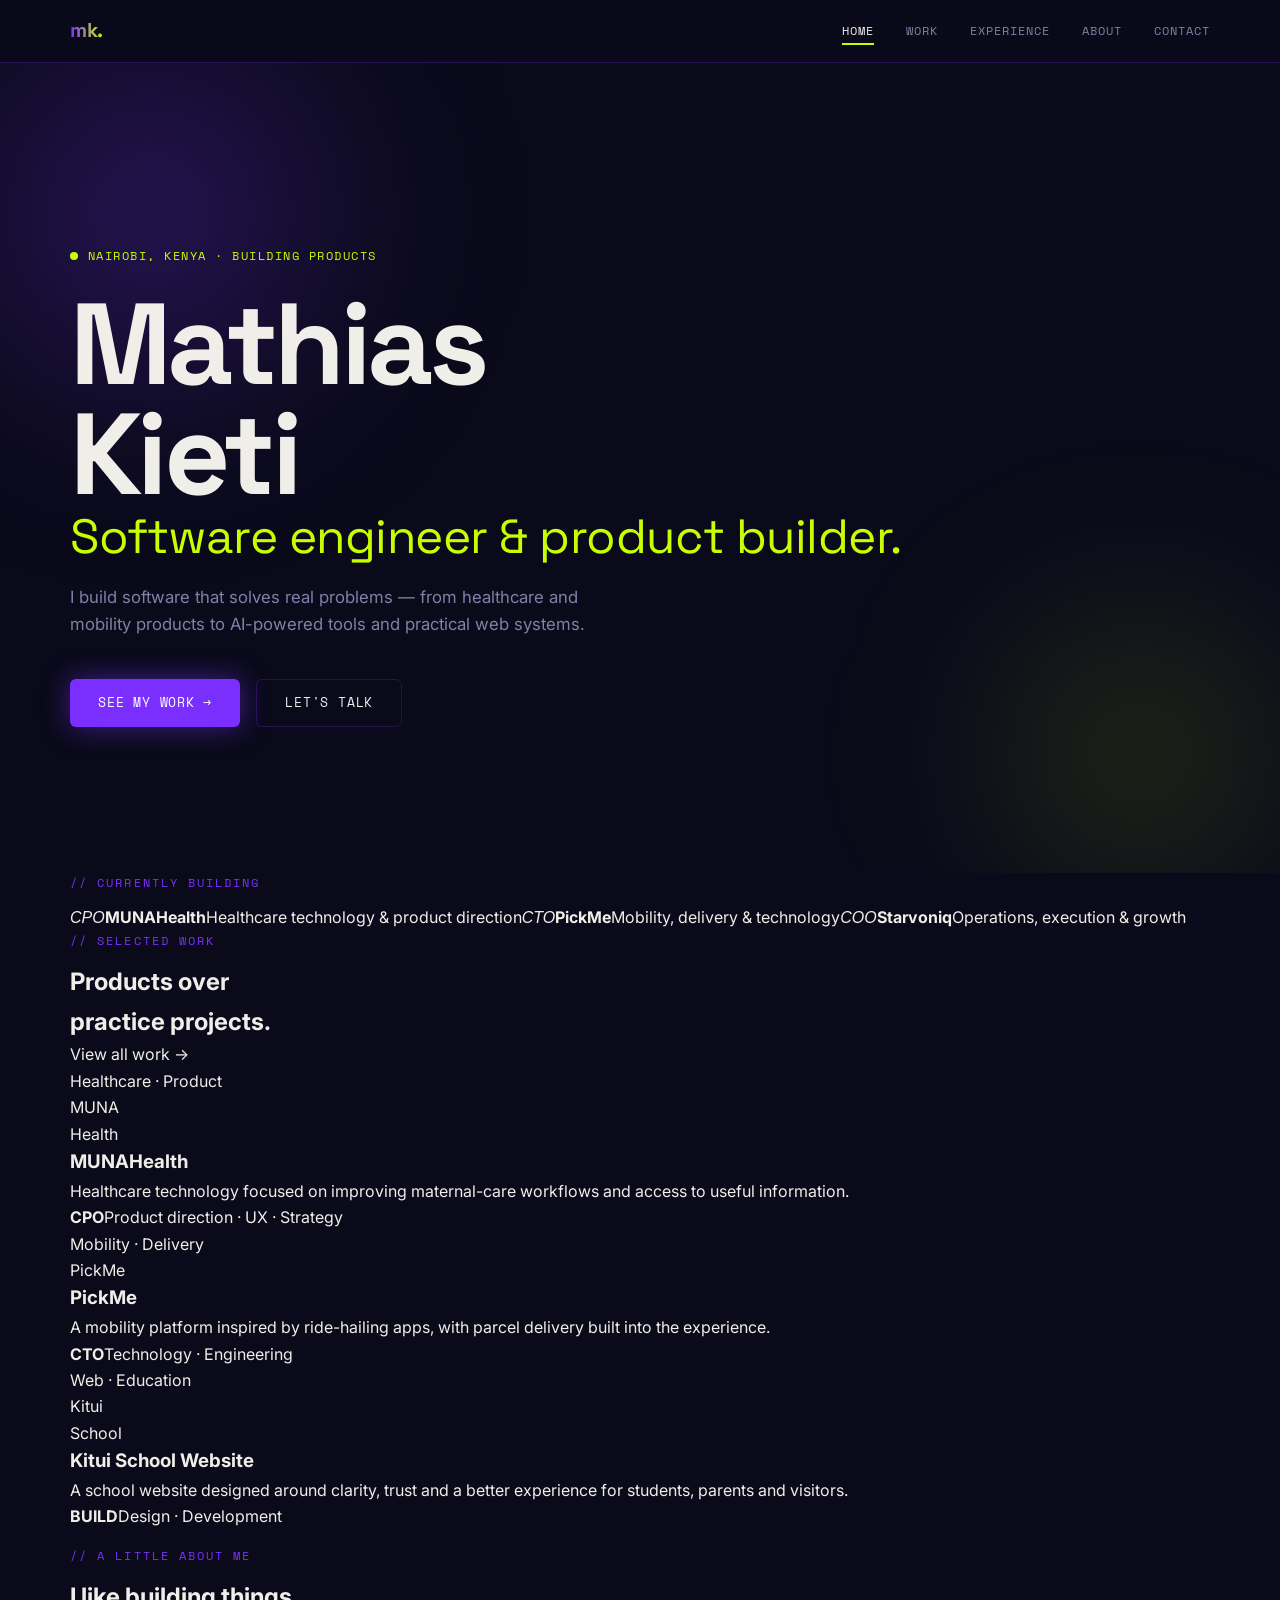
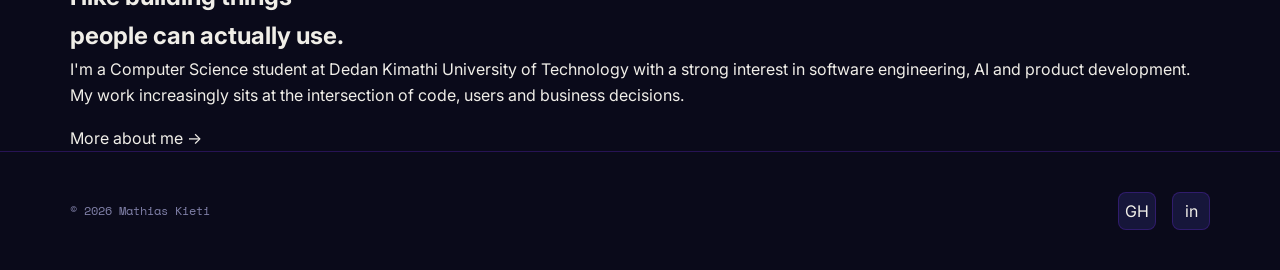
==== commit 5bc3c9df: "Redesign homepage around product builder identity" ====
--- a/index.html
+++ b/index.html
@@ -1,218 +1 @@
-<!doctype html>
-<html lang="en">
-<head>
-  <meta charset="utf-8">
-  <meta name="viewport" content="width=device-width,initial-scale=1">
-  <title>Mathias Kieti — Software Developer</title>
-  <link rel="stylesheet" href="css/style.css">
-</head>
-<body>
-
-  <div id="cursor" aria-hidden="true"></div>
-
-  <!-- ── HEADER ── -->
-  <header class="site-header">
-    <div class="container">
-      <a href="index.html" class="logo">mk.</a>
-      <button id="menuToggle" class="menu-toggle" aria-expanded="false">☰</button>
-      <nav id="mainNav" class="main-nav">
-        <a href="index.html" aria-current="page">Home</a>
-        <a href="about.html">About</a>
-        <a href="projects.html">Projects</a>
-        <a href="contact.html">Contact</a>
-      </nav>
-    </div>
-  </header>
-
-  <!-- ── HERO ── -->
-  <section class="hero">
-    <div class="container">
-      <div class="hero-inner">
-        <p class="hero-eyebrow"><span class="dot"></span> Available for work — Nairobi, Kenya</p>
-        <h1>
-          <span class="name">Mathias<br>Kieti</span>
-          <span class="role">Software Developer &amp; Engineer</span>
-        </h1>
-        <p class="hero-desc">
-          CS major building full-stack apps, AI-powered tools, and data systems that solve real problems.
-          Clean code. Thoughtful design. Always learning.
-        </p>
-        <div class="hero-cta">
-          <a href="projects.html" class="btn btn-primary">View Projects →</a>
-          <a href="contact.html" class="btn btn-outline">Get in Touch</a>
-        </div>
-      </div>
-    </div>
-  </section>
-
-  <!-- ── MARQUEE ── -->
-  <div class="marquee-strip" aria-hidden="true">
-    <div class="marquee-track">
-      <span>JavaScript</span><span>·</span>
-      <span>Java</span><span>·</span>
-      <span>Python</span><span>·</span>
-      <span>TypeScript</span><span>·</span>
-      <span class="hi">Open to Collab</span><span>·</span>
-      <span>React</span><span>·</span>
-      <span>Spring Boot</span><span>·</span>
-      <span>Django</span><span>·</span>
-      <span class="hi">Based in Nairobi 🇰🇪</span><span>·</span>
-      <span>PostgreSQL</span><span>·</span>
-      <span>Machine Learning</span><span>·</span>
-      <span>Docker</span><span>·</span>
-      <span class="hi">AI Integrations</span><span>·</span>
-      <span>JavaScript</span><span>·</span>
-      <span>Java</span><span>·</span>
-      <span>Python</span><span>·</span>
-      <span>TypeScript</span><span>·</span>
-      <span class="hi">Open to Collab</span><span>·</span>
-      <span>React</span><span>·</span>
-      <span>Spring Boot</span><span>·</span>
-      <span>Django</span><span>·</span>
-      <span class="hi">Based in Nairobi 🇰🇪</span><span>·</span>
-      <span>PostgreSQL</span><span>·</span>
-      <span>Machine Learning</span><span>·</span>
-      <span>Docker</span><span>·</span>
-      <span class="hi">AI Integrations</span><span>·</span>
-    </div>
-  </div>
-
-  <!-- ── FEATURED PROJECTS ── -->
-  <section class="projects-section">
-    <div class="container">
-      <p class="section-label">// featured work</p>
-      <h2>Things I've Built</h2>
-      <p class="sub">A few highlights — <a href="projects.html" style="color:var(--violet)">see all projects →</a></p>
-      <div class="cards">
-
-        <!-- AgriAI -->
-        <article class="card project-card">
-          <img class="card-img" src="images/agriai.jpg" alt="AgriAI">
-          <div class="card-body">
-            <p class="card-tag">ML · AgriTech</p>
-            <h3>AgriAI</h3>
-            <p>ML system helping farmers predict crop prices and optimal planting time using weather and market data.</p>
-          </div>
-          <div class="card-footer">
-            <span class="tech-badge">React</span>
-            <span class="tech-badge">Django</span>
-            <span class="tech-badge">PostgreSQL</span>
-            <span class="tech-badge">XGBoost</span>
-          </div>
-          <div class="extra-details">
-            <p>Built with React and Django, using Linear Regression, Random Forest, and XGBoost models trained on historical weather and market data to give farmers accurate planting and pricing predictions.</p>
-            <div class="detail-links">
-              <a href="https://github.com/Mathias-kieti/AgriAI-PROJECT" target="_blank" rel="noopener" class="detail-link">⌥ GitHub</a>
-            </div>
-          </div>
-          <button class="details-btn">View Details</button>
-        </article>
-
-        <!-- Banking System -->
-        <article class="card project-card">
-          <img class="card-img" src="images/banking.jpg" alt="Banking System">
-          <div class="card-body">
-            <p class="card-tag">FinTech · Java</p>
-            <h3>Banking System</h3>
-            <p>Secure simulation of real-world banking — account management, transactions, and balance tracking.</p>
-          </div>
-          <div class="card-footer">
-            <span class="tech-badge">React</span>
-            <span class="tech-badge">Spring Boot</span>
-            <span class="tech-badge">MySQL</span>
-          </div>
-          <div class="extra-details">
-            <p>Features account creation, deposit/withdrawal, transaction history, and secure authentication. Built with a Spring Boot REST API and React frontend.</p>
-            <div class="detail-links">
-              <a href="https://github.com/Mathias-kieti/BANKING-SERVICE" target="_blank" rel="noopener" class="detail-link">⌥ GitHub</a>
-              <a href="https://mybankingservices.netlify.app/" target="_blank" rel="noopener" class="detail-link">↗ Live</a>
-            </div>
-          </div>
-          <button class="details-btn">View Details</button>
-        </article>
-
-        <!-- Financial Tracker -->
-        <article class="card project-card">
-          <img class="card-img" src="images/fintracker.jpg" alt="Financial Tracker">
-          <div class="card-body">
-            <p class="card-tag">FinTech · Full-Stack</p>
-            <h3>Financial Tracker</h3>
-            <p>Web app for tracking expenses, managing budgets, savings, and bills — all in one place.</p>
-          </div>
-          <div class="card-footer">
-            <span class="tech-badge">React</span>
-            <span class="tech-badge">Node.js</span>
-            <span class="tech-badge">Express</span>
-            <span class="tech-badge">MongoDB</span>
-          </div>
-          <div class="extra-details">
-            <p>Full MERN-stack app with authentication, expense categorisation, budget tracking, and data visualisations. Deployed on Vercel.</p>
-            <div class="detail-links">
-              <a href="https://github.com/Mathias-kieti/personal_financial_tracker" target="_blank" rel="noopener" class="detail-link">⌥ GitHub</a>
-              <a href="https://personal-financial-tracker-ten.vercel.app" target="_blank" rel="noopener" class="detail-link">↗ Live</a>
-            </div>
-          </div>
-          <button class="details-btn">View Details</button>
-        </article>
-
-        <!-- AI Study Buddy -->
-        <article class="card project-card">
-          <img class="card-img" src="images/AI studybuddy.avif" alt="AI Study Buddy">
-          <div class="card-body">
-            <p class="card-tag">AI · EdTech</p>
-            <h3>AI Studybuddy</h3>
-            <p>Academic assistant that turns your notes into quizzes, flashcards, and summaries instantly.</p>
-          </div>
-          <div class="card-footer">
-            <span class="tech-badge">React</span>
-            <span class="tech-badge">Node.js</span>
-            <span class="tech-badge">Hugging Face</span>
-            <span class="tech-badge">MongoDB</span>
-          </div>
-          <div class="extra-details">
-            <p>Hackathon project. Paste in your notes, get back quizzes, flashcards and summaries personalised to your content using Hugging Face transformer models.</p>
-            <div class="detail-links">
-              <a href="https://github.com/Mathias-kieti/HACKATHON-CHALLENGE---study-buddy---" target="_blank" rel="noopener" class="detail-link">⌥ GitHub</a>
-            </div>
-          </div>
-          <button class="details-btn">View Details</button>
-        </article>
-
-      </div>
-    </div>
-  </section>
-
-  <!-- LIGHTBOX -->
-  <div id="lightbox">
-    <span class="close">&times;</span>
-    <img id="lightbox-img" alt="">
-  </div>
-
-  <!-- ── FOOTER ── -->
-  <footer class="site-footer">
-    <div class="container">
-      <p>&copy; 2025 Mathias_Kieti</p>
-      <nav class="social-icons" aria-label="Social media">
-        <a href="https://github.com/Mathias-kieti" target="_blank" rel="noopener noreferrer" title="GitHub">
-          <svg xmlns="http://www.w3.org/2000/svg" width="18" height="18" viewBox="0 0 24 24">
-            <path d="M12 .5C5.37.5 0 5.87 0 12.5c0 5.29 3.438 9.77 8.205 11.36.6.113.82-.26.82-.577 0-.286-.012-1.233-.017-2.235-3.338.725-4.042-1.61-4.042-1.61-.546-1.387-1.333-1.756-1.333-1.756-1.09-.744.082-.729.082-.729 1.205.085 1.84 1.238 1.84 1.238 1.07 1.835 2.807 1.305 3.492.998.108-.774.418-1.305.762-1.605-2.665-.305-5.467-1.335-5.467-5.935 0-1.312.468-2.382 1.236-3.222-.124-.303-.536-1.527.117-3.176 0 0 1.008-.322 3.3 1.23a11.5 11.5 0 0 1 6 0c2.29-1.552 3.297-1.23 3.297-1.23.655 1.649.243 2.873.119 3.176.77.84 1.235 1.91 1.235 3.222 0 4.61-2.807 5.627-5.48 5.922.43.372.823 1.103.823 2.222 0 1.605-.015 2.897-.015 3.292 0 .32.216.694.825.576C20.565 22.268 24 17.79 24 12.5 24 5.87 18.63.5 12 .5z"/>
-          </svg>
-        </a>
-        <a href="https://linkedin.com/in/mathias-nzioka-341567305" target="_blank" rel="noopener noreferrer" title="LinkedIn">
-          <svg xmlns="http://www.w3.org/2000/svg" width="18" height="18" viewBox="0 0 24 24">
-            <path d="M20.447 20.452h-3.554v-5.569c0-1.327-.027-3.037-1.852-3.037-1.853 0-2.137 1.445-2.137 2.939v5.667H9.351V9h3.414v1.561h.049c.476-.9 1.637-1.852 3.372-1.852 3.605 0 4.268 2.373 4.268 5.459v6.284zM5.337 7.433c-1.144 0-2.069-.926-2.069-2.07 0-1.143.925-2.069 2.069-2.069 1.144 0 2.07.926 2.07 2.069 0 1.144-.926 2.07-2.07 2.07zM6.765 20.452H3.91V9h2.855v11.452zM22.225 0H1.771C.792 0 0 .774 0 1.729v20.542C0 23.226.792 24 1.771 24h20.451C23.206 24 24 23.226 24 22.271V1.729C24 .774 23.206 0 22.225 0z"/>
-          </svg>
-        </a>
-        <a href="https://twitter.com/yourusername" target="_blank" rel="noopener noreferrer" title="Twitter">
-          <svg xmlns="http://www.w3.org/2000/svg" width="18" height="18" viewBox="0 0 24 24">
-            <path d="M23.954 4.57c-.885.392-1.83.656-2.825.775 1.014-.61 1.794-1.574 2.163-2.724-.95.564-2.005.974-3.127 1.195-.897-.955-2.178-1.55-3.594-1.55-2.72 0-4.927 2.206-4.927 4.924 0 .39.045.765.127 1.124C7.691 8.094 4.066 6.13 1.64 3.162c-.427.73-.666 1.577-.666 2.475 0 1.708.87 3.216 2.188 4.099-.807-.025-1.566-.248-2.228-.616v.062c0 2.385 1.693 4.374 3.946 4.827-.413.112-.85.171-1.296.171-.316 0-.624-.03-.927-.088.625 1.953 2.444 3.374 4.6 3.414-1.68 1.318-3.797 2.105-6.096 2.105-.395 0-.788-.023-1.175-.068 2.179 1.397 4.768 2.213 7.557 2.213 9.054 0 14-7.496 14-13.986 0-.21-.004-.423-.014-.633.962-.693 1.8-1.56 2.46-2.548z"/>
-          </svg>
-        </a>
-      </nav>
-    </div>
-  </footer>
-
-  <script src="js/main.js"></script>
-  <script src="js/lightbox.js" defer></script>
-</body>
-</html>+<!doctype html><html lang="en"><head><meta charset="utf-8"><meta name="viewport" content="width=device-width, initial-scale=1"><meta name="description" content="Mathias Kieti — software engineer and product builder working across healthcare, mobility, AI and web technologies."><title>Mathias Kieti — Software & Product Builder</title><link rel="stylesheet" href="css/style.css"></head><body><header class="site-header"><div class="container"><a href="index.html" class="logo">mk.</a><button id="menuToggle" class="menu-toggle" aria-expanded="false" aria-label="Open navigation">☰</button><nav id="mainNav" class="main-nav" aria-label="Main navigation"><a href="index.html" aria-current="page">Home</a><a href="projects.html">Work</a><a href="experience.html">Experience</a><a href="about.html">About</a><a href="contact.html">Contact</a></nav></div></header><main><section class="hero"><div class="container"><div class="hero-inner"><p class="hero-eyebrow"><span class="dot"></span> Nairobi, Kenya · Building products</p><h1><span class="name">Mathias<br>Kieti</span><span class="role">Software engineer &amp; product builder.</span></h1><p class="hero-desc">I build software that solves real problems — from healthcare and mobility products to AI-powered tools and practical web systems.</p><div class="hero-cta"><a href="projects.html" class="btn btn-primary">See my work →</a><a href="contact.html" class="btn btn-outline">Let's talk</a></div></div></div></section><section class="current-roles"><div class="container"><p class="section-label">// currently building</p><div class="role-grid"><a href="experience.html#munahealth" class="role-card"><em>CPO</em><strong>MUNAHealth</strong><span>Healthcare technology &amp; product direction</span></a><a href="experience.html#pickme" class="role-card"><em>CTO</em><strong>PickMe</strong><span>Mobility, delivery &amp; technology</span></a><a href="experience.html#starvoniq" class="role-card"><em>COO</em><strong>Starvoniq</strong><span>Operations, execution &amp; growth</span></a></div></div></section><section class="section"><div class="container"><div class="section-head"><div><p class="section-label">// selected work</p><h2>Products over<br>practice projects.</h2></div><a class="text-link" href="projects.html">View all work →</a></div><div class="featured-grid"><article class="work-card large"><div class="work-visual orange"><span class="work-caption">Healthcare · Product</span><div class="work-mark">MUNA<br>Health</div></div><div class="work-body"><h3>MUNAHealth</h3><p>Healthcare technology focused on improving maternal-care workflows and access to useful information.</p><div class="work-meta"><strong>CPO</strong><span>Product direction · UX · Strategy</span></div></div></article><article class="work-card"><div class="work-visual"><span class="work-caption">Mobility · Delivery</span><div class="work-mark">PickMe</div></div><div class="work-body"><h3>PickMe</h3><p>A mobility platform inspired by ride-hailing apps, with parcel delivery built into the experience.</p><div class="work-meta"><strong>CTO</strong><span>Technology · Engineering</span></div></div></article><article class="work-card"><div class="work-visual cream"><span class="work-caption">Web · Education</span><div class="work-mark">Kitui<br>School</div></div><div class="work-body"><h3>Kitui School Website</h3><p>A school website designed around clarity, trust and a better experience for students, parents and visitors.</p><div class="work-meta"><strong>BUILD</strong><span>Design · Development</span></div></div></article></div></div></section><section class="section" style="padding-top:1rem"><div class="container"><div class="section-head"><div><p class="section-label">// a little about me</p><h2>I like building things<br>people can actually use.</h2></div></div><p class="sub">I'm a Computer Science student at Dedan Kimathi University of Technology with a strong interest in software engineering, AI and product development. My work increasingly sits at the intersection of code, users and business decisions.</p><p style="margin-top:1rem"><a class="text-link" href="about.html">More about me →</a></p></div></section></main><footer class="site-footer"><div class="container"><p>© 2026 Mathias Kieti</p><nav class="social-icons" aria-label="Social links"><a href="https://github.com/Mathias-kieti" target="_blank" rel="noopener noreferrer" aria-label="GitHub">GH</a><a href="https://linkedin.com/in/mathias-nzioka-341567305" target="_blank" rel="noopener noreferrer" aria-label="LinkedIn">in</a></nav></div></footer><script src="js/main.js"></script></body></html>
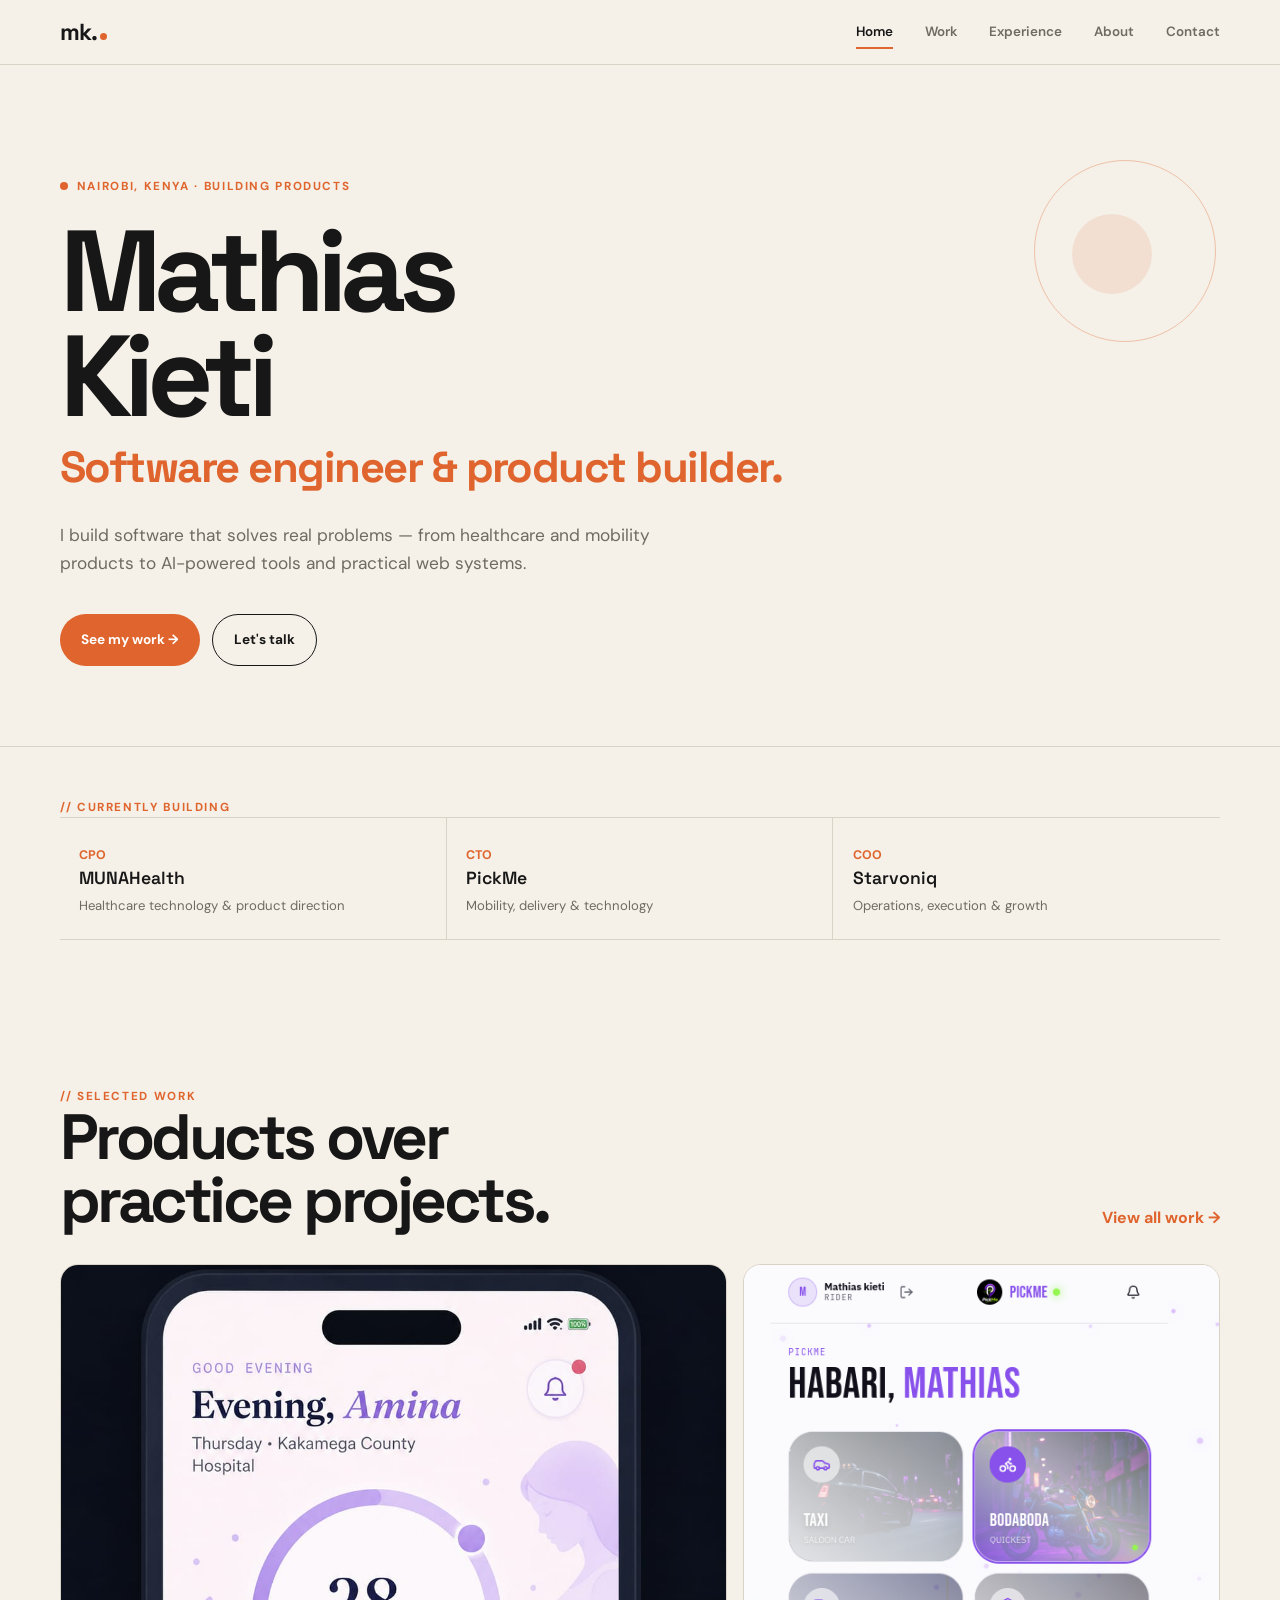
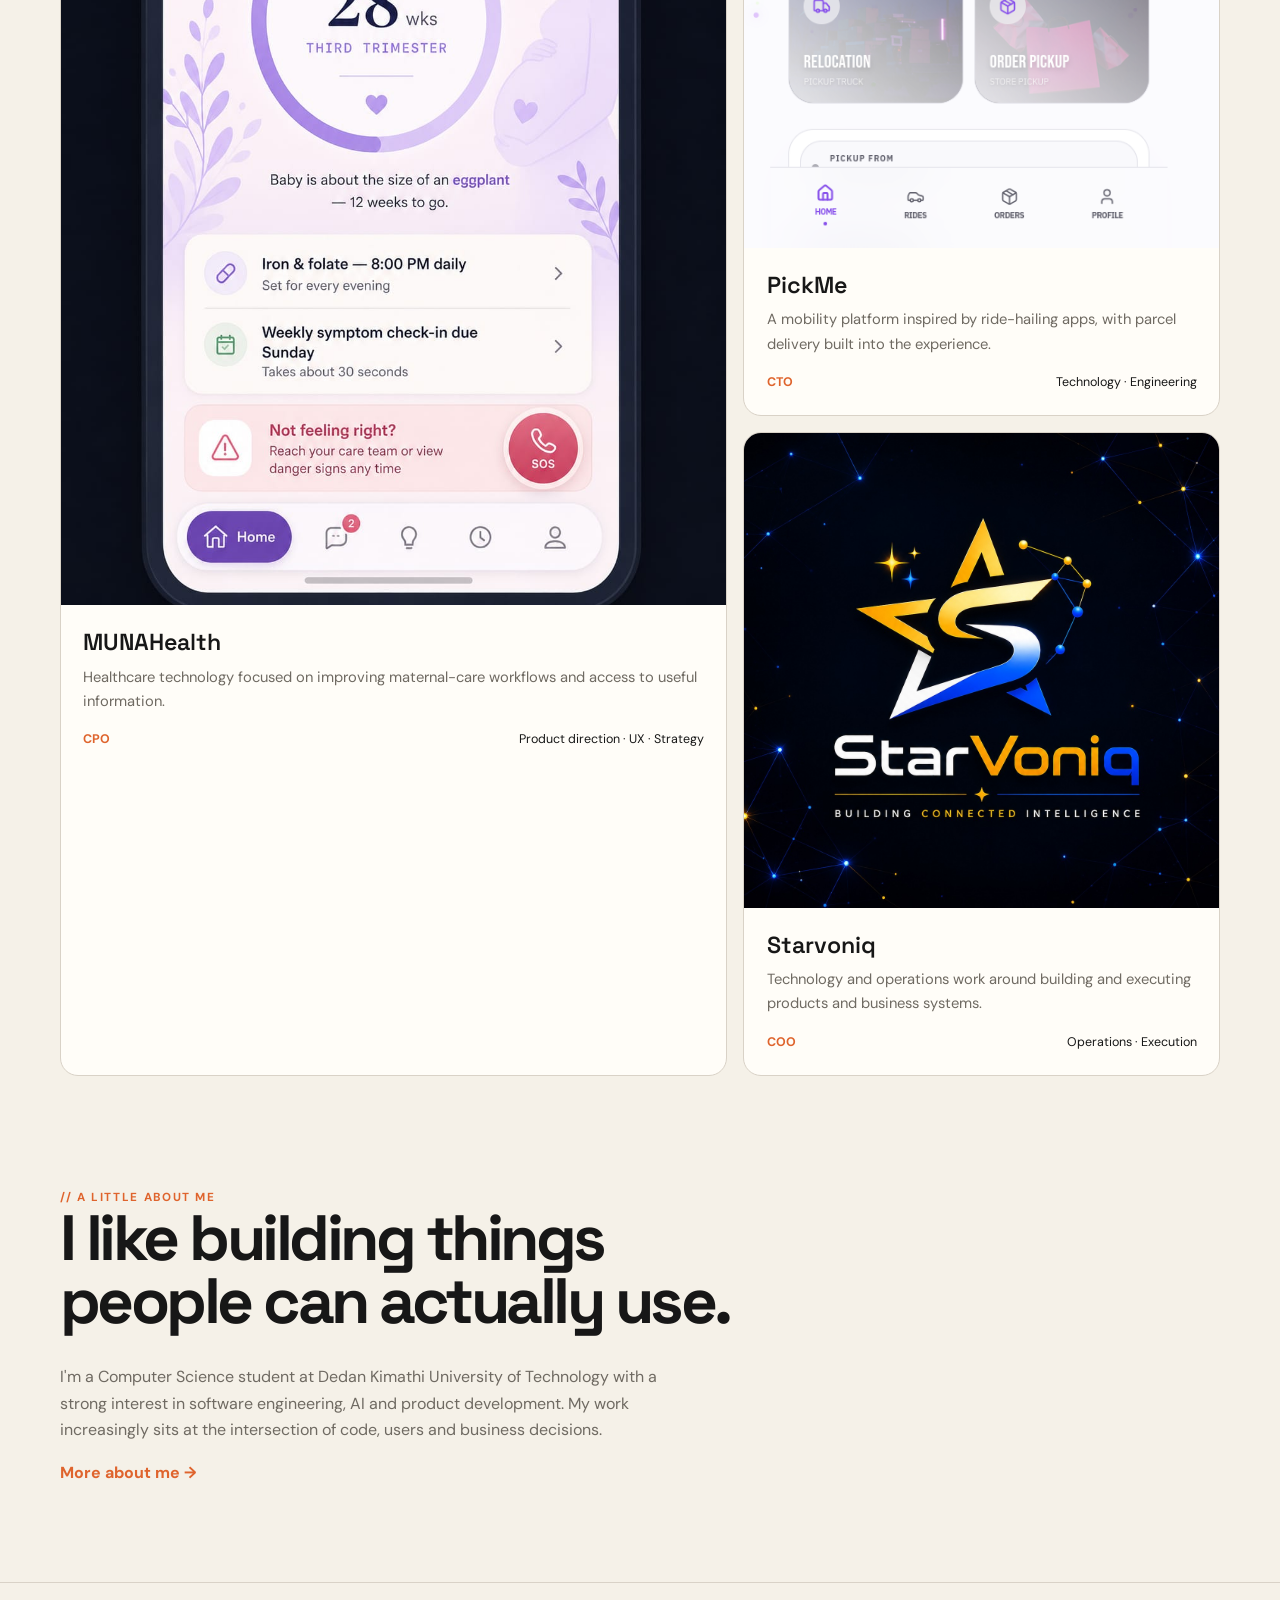
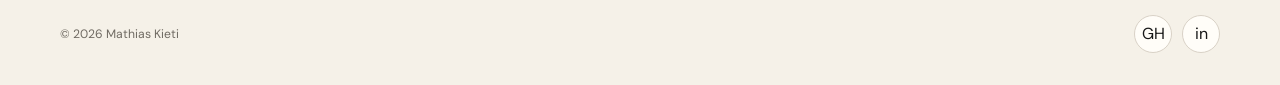
==== commit 70d274dc: "Use real product imagery on homepage" ====
--- a/index.html
+++ b/index.html
@@ -1 +1 @@
-<!doctype html><html lang="en"><head><meta charset="utf-8"><meta name="viewport" content="width=device-width, initial-scale=1"><meta name="description" content="Mathias Kieti — software engineer and product builder working across healthcare, mobility, AI and web technologies."><title>Mathias Kieti — Software & Product Builder</title><link rel="stylesheet" href="css/style.css"></head><body><header class="site-header"><div class="container"><a href="index.html" class="logo">mk.</a><button id="menuToggle" class="menu-toggle" aria-expanded="false" aria-label="Open navigation">☰</button><nav id="mainNav" class="main-nav" aria-label="Main navigation"><a href="index.html" aria-current="page">Home</a><a href="projects.html">Work</a><a href="experience.html">Experience</a><a href="about.html">About</a><a href="contact.html">Contact</a></nav></div></header><main><section class="hero"><div class="container"><div class="hero-inner"><p class="hero-eyebrow"><span class="dot"></span> Nairobi, Kenya · Building products</p><h1><span class="name">Mathias<br>Kieti</span><span class="role">Software engineer &amp; product builder.</span></h1><p class="hero-desc">I build software that solves real problems — from healthcare and mobility products to AI-powered tools and practical web systems.</p><div class="hero-cta"><a href="projects.html" class="btn btn-primary">See my work →</a><a href="contact.html" class="btn btn-outline">Let's talk</a></div></div></div></section><section class="current-roles"><div class="container"><p class="section-label">// currently building</p><div class="role-grid"><a href="experience.html#munahealth" class="role-card"><em>CPO</em><strong>MUNAHealth</strong><span>Healthcare technology &amp; product direction</span></a><a href="experience.html#pickme" class="role-card"><em>CTO</em><strong>PickMe</strong><span>Mobility, delivery &amp; technology</span></a><a href="experience.html#starvoniq" class="role-card"><em>COO</em><strong>Starvoniq</strong><span>Operations, execution &amp; growth</span></a></div></div></section><section class="section"><div class="container"><div class="section-head"><div><p class="section-label">// selected work</p><h2>Products over<br>practice projects.</h2></div><a class="text-link" href="projects.html">View all work →</a></div><div class="featured-grid"><article class="work-card large"><div class="work-visual orange"><span class="work-caption">Healthcare · Product</span><div class="work-mark">MUNA<br>Health</div></div><div class="work-body"><h3>MUNAHealth</h3><p>Healthcare technology focused on improving maternal-care workflows and access to useful information.</p><div class="work-meta"><strong>CPO</strong><span>Product direction · UX · Strategy</span></div></div></article><article class="work-card"><div class="work-visual"><span class="work-caption">Mobility · Delivery</span><div class="work-mark">PickMe</div></div><div class="work-body"><h3>PickMe</h3><p>A mobility platform inspired by ride-hailing apps, with parcel delivery built into the experience.</p><div class="work-meta"><strong>CTO</strong><span>Technology · Engineering</span></div></div></article><article class="work-card"><div class="work-visual cream"><span class="work-caption">Web · Education</span><div class="work-mark">Kitui<br>School</div></div><div class="work-body"><h3>Kitui School Website</h3><p>A school website designed around clarity, trust and a better experience for students, parents and visitors.</p><div class="work-meta"><strong>BUILD</strong><span>Design · Development</span></div></div></article></div></div></section><section class="section" style="padding-top:1rem"><div class="container"><div class="section-head"><div><p class="section-label">// a little about me</p><h2>I like building things<br>people can actually use.</h2></div></div><p class="sub">I'm a Computer Science student at Dedan Kimathi University of Technology with a strong interest in software engineering, AI and product development. My work increasingly sits at the intersection of code, users and business decisions.</p><p style="margin-top:1rem"><a class="text-link" href="about.html">More about me →</a></p></div></section></main><footer class="site-footer"><div class="container"><p>© 2026 Mathias Kieti</p><nav class="social-icons" aria-label="Social links"><a href="https://github.com/Mathias-kieti" target="_blank" rel="noopener noreferrer" aria-label="GitHub">GH</a><a href="https://linkedin.com/in/mathias-nzioka-341567305" target="_blank" rel="noopener noreferrer" aria-label="LinkedIn">in</a></nav></div></footer><script src="js/main.js"></script></body></html>+<!doctype html><html lang="en"><head><meta charset="utf-8"><meta name="viewport" content="width=device-width, initial-scale=1"><meta name="description" content="Mathias Kieti — software engineer and product builder working across healthcare, mobility, AI and web technologies."><title>Mathias Kieti — Software & Product Builder</title><link rel="stylesheet" href="css/style.css"></head><body><header class="site-header"><div class="container"><a href="index.html" class="logo">mk.</a><button id="menuToggle" class="menu-toggle" aria-expanded="false" aria-label="Open navigation">☰</button><nav id="mainNav" class="main-nav" aria-label="Main navigation"><a href="index.html" aria-current="page">Home</a><a href="projects.html">Work</a><a href="experience.html">Experience</a><a href="about.html">About</a><a href="contact.html">Contact</a></nav></div></header><main><section class="hero"><div class="container"><div class="hero-inner"><p class="hero-eyebrow"><span class="dot"></span> Nairobi, Kenya · Building products</p><h1><span class="name">Mathias<br>Kieti</span><span class="role">Software engineer &amp; product builder.</span></h1><p class="hero-desc">I build software that solves real problems — from healthcare and mobility products to AI-powered tools and practical web systems.</p><div class="hero-cta"><a href="projects.html" class="btn btn-primary">See my work →</a><a href="contact.html" class="btn btn-outline">Let's talk</a></div></div></div></section><section class="current-roles"><div class="container"><p class="section-label">// currently building</p><div class="role-grid"><a href="experience.html#munahealth" class="role-card"><em>CPO</em><strong>MUNAHealth</strong><span>Healthcare technology &amp; product direction</span></a><a href="experience.html#pickme" class="role-card"><em>CTO</em><strong>PickMe</strong><span>Mobility, delivery &amp; technology</span></a><a href="experience.html#starvoniq" class="role-card"><em>COO</em><strong>Starvoniq</strong><span>Operations, execution &amp; growth</span></a></div></div></section><section class="section"><div class="container"><div class="section-head"><div><p class="section-label">// selected work</p><h2>Products over<br>practice projects.</h2></div><a class="text-link" href="projects.html">View all work →</a></div><div class="featured-grid"><article class="work-card large"><div class="work-image"><img src="images/MUNAHealth.jpeg" alt="MUNAHealth product interface"></div><div class="work-body"><h3>MUNAHealth</h3><p>Healthcare technology focused on improving maternal-care workflows and access to useful information.</p><div class="work-meta"><strong>CPO</strong><span>Product direction · UX · Strategy</span></div></div></article><article class="work-card"><div class="work-image"><img src="images/PickMe.png" alt="PickMe product interface"></div><div class="work-body"><h3>PickMe</h3><p>A mobility platform inspired by ride-hailing apps, with parcel delivery built into the experience.</p><div class="work-meta"><strong>CTO</strong><span>Technology · Engineering</span></div></div></article><article class="work-card"><div class="work-image"><img src="images/StarVoniq.jpeg" alt="StarVoniq product interface"></div><div class="work-body"><h3>Starvoniq</h3><p>Technology and operations work around building and executing products and business systems.</p><div class="work-meta"><strong>COO</strong><span>Operations · Execution</span></div></div></article></div></div></section><section class="section" style="padding-top:1rem"><div class="container"><div class="section-head"><div><p class="section-label">// a little about me</p><h2>I like building things<br>people can actually use.</h2></div></div><p class="sub">I'm a Computer Science student at Dedan Kimathi University of Technology with a strong interest in software engineering, AI and product development. My work increasingly sits at the intersection of code, users and business decisions.</p><p style="margin-top:1rem"><a class="text-link" href="about.html">More about me →</a></p></div></section></main><footer class="site-footer"><div class="container"><p>© 2026 Mathias Kieti</p><nav class="social-icons" aria-label="Social links"><a href="https://github.com/Mathias-kieti" target="_blank" rel="noopener noreferrer" aria-label="GitHub">GH</a><a href="https://linkedin.com/in/mathias-nzioka-341567305" target="_blank" rel="noopener noreferrer" aria-label="LinkedIn">in</a></nav></div></footer><script src="js/main.js"></script></body></html>
--- a/css/style.css
+++ b/css/style.css
@@ -1,954 +1,9 @@
-/* ============================================
-   MATHIAS KIETI PORTFOLIO — DARK CREATIVE
-   ============================================ */
-
-@import url('https://fonts.googleapis.com/css2?family=Space+Grotesk:wght@300;400;500;600;700&family=Inter:wght@300;400;500&family=Space+Mono:wght@400;700&display=swap');
-
-/* ── TOKENS ── */
-:root {
-  --bg:        #0A0A1A;
-  --bg2:       #10102A;
-  --surface:   #16163A;
-  --violet:    #7B2FFF;
-  --violet-lo: rgba(123,47,255,.15);
-  --lime:      #C8FF00;
-  --lime-lo:   rgba(200,255,0,.12);
-  --white:     #F0EEE8;
-  --muted:     #8080A8;
-  --border:    rgba(123,47,255,.25);
-  --radius:    12px;
-  --font-head: 'Space Grotesk', sans-serif;
-  --font-body: 'Inter', sans-serif;
-  --font-mono: 'Space Mono', monospace;
-}
-
-/* ── RESET ── */
-*, *::before, *::after { box-sizing: border-box; margin: 0; padding: 0; }
-html { scroll-behavior: smooth; }
-
-body {
-  background: var(--bg);
-  color: var(--white);
-  font-family: var(--font-body);
-  line-height: 1.65;
-  overflow-x: hidden;
-}
-
-a { color: inherit; text-decoration: none; }
-img { max-width: 100%; display: block; }
-ul { list-style: none; }
-
-/* ── LAYOUT ── */
-.container {
-  width: min(1140px, 92%);
-  margin-inline: auto;
-}
-
-/* ── HEADER ── */
-.site-header {
-  position: sticky; top: 0; z-index: 100;
-  padding: .9rem 0;
-  background: rgba(10,10,26,.85);
-  backdrop-filter: blur(14px);
-  border-bottom: 1px solid var(--border);
-}
-
-.site-header .container {
-  display: flex;
-  align-items: center;
-  justify-content: space-between;
-}
-
-.logo {
-  font-family: var(--font-head);
-  font-weight: 700;
-  font-size: 1.25rem;
-  letter-spacing: -.02em;
-  background: linear-gradient(90deg, var(--violet), var(--lime));
-  -webkit-background-clip: text;
-  -webkit-text-fill-color: transparent;
-  background-clip: text;
-}
-
-.main-nav {
-  display: flex;
-  gap: 2rem;
-}
-
-.main-nav a {
-  font-family: var(--font-mono);
-  font-size: .78rem;
-  letter-spacing: .08em;
-  text-transform: uppercase;
-  color: var(--muted);
-  position: relative;
-  transition: color .2s;
-}
-
-.main-nav a::after {
-  content: '';
-  position: absolute;
-  left: 0; bottom: -4px;
-  width: 0; height: 2px;
-  background: var(--lime);
-  transition: width .25s;
-}
-
-.main-nav a:hover,
-.main-nav a[aria-current] {
-  color: var(--white);
-}
-
-.main-nav a:hover::after,
-.main-nav a[aria-current]::after {
-  width: 100%;
-}
-
-/* ── MOBILE MENU ── */
-.menu-toggle {
-  display: none;
-  background: none;
-  border: 1px solid var(--border);
-  color: var(--white);
-  font-size: 1.3rem;
-  padding: .3rem .7rem;
-  border-radius: 6px;
-  cursor: pointer;
-}
-
-@media (max-width: 640px) {
-  .menu-toggle { display: block; }
-  .main-nav {
-    display: none;
-    position: absolute;
-    top: 100%; left: 0; right: 0;
-    background: var(--bg2);
-    border-top: 1px solid var(--border);
-    flex-direction: column;
-    padding: 1rem 1.5rem 1.5rem;
-    gap: 1.2rem;
-  }
-  .main-nav.open { display: flex; }
-}
-
-/* ── HERO ── */
-.hero {
-  min-height: 90vh;
-  display: flex;
-  align-items: center;
-  position: relative;
-  overflow: hidden;
-  padding: 6rem 0 4rem;
-}
-
-/* animated gradient orbs */
-.hero::before,
-.hero::after {
-  content: '';
-  position: absolute;
-  border-radius: 50%;
-  filter: blur(90px);
-  pointer-events: none;
-}
-.hero::before {
-  width: 500px; height: 500px;
-  background: radial-gradient(circle, rgba(123,47,255,.35), transparent 70%);
-  top: -100px; left: -100px;
-  animation: drift 8s ease-in-out infinite alternate;
-}
-.hero::after {
-  width: 400px; height: 400px;
-  background: radial-gradient(circle, rgba(200,255,0,.18), transparent 70%);
-  bottom: -80px; right: -60px;
-  animation: drift 10s ease-in-out infinite alternate-reverse;
-}
-
-@keyframes drift {
-  to { transform: translate(40px, 30px); }
-}
-
-.hero-inner {
-  position: relative;
-  z-index: 1;
-}
-
-.hero-eyebrow {
-  display: inline-flex;
-  align-items: center;
-  gap: .6rem;
-  font-family: var(--font-mono);
-  font-size: .78rem;
-  letter-spacing: .12em;
-  text-transform: uppercase;
-  color: var(--lime);
-  margin-bottom: 1.5rem;
-}
-
-.hero-eyebrow .dot {
-  width: 8px; height: 8px;
-  border-radius: 50%;
-  background: var(--lime);
-  animation: blink 1.4s step-end infinite;
-}
-
-@keyframes blink { 0%,100%{opacity:1} 50%{opacity:0} }
-
-.hero h1 {
-  font-family: var(--font-head);
-  font-size: clamp(3rem, 9vw, 7.5rem);
-  font-weight: 700;
-  line-height: .95;
-  letter-spacing: -.04em;
-  margin-bottom: 1.5rem;
-}
-
-.hero h1 .name {
-  display: block;
-  background: linear-gradient(135deg, var(--white) 40%, var(--violet) 100%);
-  -webkit-background-clip: text;
-  -webkit-text-fill-color: transparent;
-  background-clip: text;
-}
-
-.hero h1 .role {
-  display: block;
-  color: var(--lime);
-  font-size: clamp(1.6rem, 4vw, 3rem);
-  font-weight: 400;
-  letter-spacing: -.01em;
-  margin-top: .3rem;
-}
-
-.hero-desc {
-  max-width: 520px;
-  color: var(--muted);
-  font-size: 1.05rem;
-  margin-bottom: 2.5rem;
-}
-
-.hero-cta {
-  display: flex;
-  gap: 1rem;
-  flex-wrap: wrap;
-}
-
-/* ── BUTTONS ── */
-.btn {
-  display: inline-flex;
-  align-items: center;
-  gap: .5rem;
-  font-family: var(--font-mono);
-  font-size: .82rem;
-  letter-spacing: .06em;
-  text-transform: uppercase;
-  padding: .75rem 1.75rem;
-  border-radius: 6px;
-  transition: all .2s;
-  cursor: pointer;
-  border: none;
-}
-
-.btn-primary {
-  background: var(--violet);
-  color: #fff;
-  box-shadow: 0 0 28px rgba(123,47,255,.5);
-}
-.btn-primary:hover {
-  background: #9147FF;
-  box-shadow: 0 0 40px rgba(123,47,255,.75);
-  transform: translateY(-2px);
-}
-
-.btn-outline {
-  background: transparent;
-  color: var(--white);
-  border: 1px solid var(--border);
-}
-.btn-outline:hover {
-  border-color: var(--lime);
-  color: var(--lime);
-  transform: translateY(-2px);
-}
-
-/* ── SCROLL MARQUEE ── */
-.marquee-strip {
-  overflow: hidden;
-  border-top: 1px solid var(--border);
-  border-bottom: 1px solid var(--border);
-  padding: .85rem 0;
-  background: var(--bg2);
-}
-
-.marquee-track {
-  display: flex;
-  gap: 3rem;
-  white-space: nowrap;
-  animation: marquee 22s linear infinite;
-}
-
-.marquee-track span {
-  font-family: var(--font-mono);
-  font-size: .7rem;
-  letter-spacing: .14em;
-  text-transform: uppercase;
-  color: var(--muted);
-}
-
-.marquee-track span.hi { color: var(--lime); }
-
-@keyframes marquee {
-  from { transform: translateX(0); }
-  to   { transform: translateX(-50%); }
-}
-
-/* ── SECTION LABEL ── */
-.section-label {
-  font-family: var(--font-mono);
-  font-size: .72rem;
-  letter-spacing: .18em;
-  text-transform: uppercase;
-  color: var(--violet);
-  margin-bottom: .75rem;
-}
-
-/* ── ABOUT SECTION ── */
-.about-section {
-  padding: 7rem 0;
-}
-
-.about-grid {
-  display: grid;
-  grid-template-columns: 1fr 1.5fr;
-  gap: 4rem;
-  align-items: center;
-}
-
-@media (max-width: 768px) {
-  .about-grid { grid-template-columns: 1fr; }
-}
-
-.about-img-wrap {
-  position: relative;
-}
-
-.about-img-wrap img,
-.about-img-placeholder {
-  width: 100%;
-  aspect-ratio: 4/5;
-  object-fit: cover;
-  border-radius: var(--radius);
-  display: block;
-}
-
-.about-img-placeholder {
-  background: var(--surface);
-  display: flex;
-  align-items: center;
-  justify-content: center;
-  font-size: 4rem;
-  border: 1px solid var(--border);
-}
-
-.about-img-wrap::before {
-  content: '';
-  position: absolute;
-  inset: -8px;
-  border-radius: calc(var(--radius) + 8px);
-  background: linear-gradient(135deg, var(--violet), var(--lime));
-  z-index: -1;
-  opacity: .5;
-}
-
-.about-content h2 {
-  font-family: var(--font-head);
-  font-size: clamp(2rem, 4vw, 3.2rem);
-  font-weight: 700;
-  letter-spacing: -.03em;
-  line-height: 1.1;
-  margin-bottom: 1.25rem;
-}
-
-.about-content p {
-  color: var(--muted);
-  margin-bottom: 1rem;
-  font-size: .97rem;
-}
-
-.skills-grid {
-  display: flex;
-  flex-wrap: wrap;
-  gap: .6rem;
-  margin-top: 1.75rem;
-}
-
-.skill-chip {
-  font-family: var(--font-mono);
-  font-size: .72rem;
-  letter-spacing: .08em;
-  text-transform: uppercase;
-  padding: .4rem 1rem;
-  border-radius: 999px;
-  background: var(--violet-lo);
-  border: 1px solid var(--border);
-  color: var(--violet);
-  transition: all .2s;
-}
-
-.skill-chip:hover {
-  background: var(--violet);
-  color: #fff;
-}
-
-/* ── PROJECTS ── */
-.projects-section {
-  padding: 5rem 0 7rem;
-}
-
-.projects-section h2 {
-  font-family: var(--font-head);
-  font-size: clamp(2rem, 4vw, 3rem);
-  font-weight: 700;
-  letter-spacing: -.03em;
-  margin-bottom: .6rem;
-}
-
-.projects-section .sub {
-  color: var(--muted);
-  font-size: .97rem;
-  margin-bottom: 3rem;
-}
-
-.cards {
-  display: grid;
-  grid-template-columns: repeat(auto-fill, minmax(300px, 1fr));
-  gap: 1.5rem;
-}
-
-.project-card {
-  background: var(--surface);
-  border: 1px solid var(--border);
-  border-radius: var(--radius);
-  overflow: hidden;
-  transition: transform .25s, box-shadow .25s, border-color .25s;
-  cursor: pointer;
-  position: relative;
-}
-
-.project-card:hover {
-  transform: translateY(-6px) rotate(-0.5deg);
-  box-shadow: 0 20px 50px rgba(123,47,255,.25), 0 0 0 1px var(--violet);
-  border-color: var(--violet);
-}
-
-.card-img {
-  width: 100%;
-  aspect-ratio: 16/9;
-  object-fit: cover;
-  display: block;
-  background: var(--bg2);
-}
-
-.card-img-placeholder {
-  width: 100%;
-  aspect-ratio: 16/9;
-  background: linear-gradient(135deg, var(--bg2), var(--surface));
-  display: flex;
-  align-items: center;
-  justify-content: center;
-  font-size: 3rem;
-}
-
-.card-body {
-  padding: 1.5rem;
-}
-
-.card-tag {
-  font-family: var(--font-mono);
-  font-size: .65rem;
-  letter-spacing: .12em;
-  text-transform: uppercase;
-  color: var(--lime);
-  margin-bottom: .6rem;
-}
-
-.card-body h3 {
-  font-family: var(--font-head);
-  font-size: 1.2rem;
-  font-weight: 600;
-  letter-spacing: -.02em;
-  margin-bottom: .5rem;
-}
-
-.card-body p {
-  color: var(--muted);
-  font-size: .88rem;
-  line-height: 1.6;
-}
-
-.card-footer {
-  padding: 0 1.5rem 1.5rem;
-  display: flex;
-  gap: .75rem;
-  align-items: center;
-}
-
-.tech-badge {
-  font-family: var(--font-mono);
-  font-size: .62rem;
-  letter-spacing: .06em;
-  text-transform: uppercase;
-  padding: .25rem .65rem;
-  border-radius: 4px;
-  background: rgba(255,255,255,.06);
-  color: var(--muted);
-  border: 1px solid rgba(255,255,255,.08);
-}
-
-/* ── EXTRA DETAILS (accordion) ── */
-.extra-details {
-  display: none;
-  padding: 1rem 1.5rem 1.5rem;
-  border-top: 1px solid var(--border);
-  font-size: .88rem;
-  color: var(--muted);
-  line-height: 1.7;
-}
-
-.extra-details.open { display: block; }
-
-.details-btn {
-  font-family: var(--font-mono);
-  font-size: .7rem;
-  letter-spacing: .08em;
-  text-transform: uppercase;
-  padding: .45rem 1.1rem;
-  border-radius: 6px;
-  border: 1px solid var(--border);
-  background: transparent;
-  color: var(--white);
-  cursor: pointer;
-  transition: all .2s;
-  margin: 0 1.5rem 1.5rem;
-}
-
-.details-btn:hover {
-  background: var(--violet-lo);
-  border-color: var(--violet);
-  color: var(--violet);
-}
-
-/* ── CONTACT ── */
-.contact-section {
-  padding: 6rem 0 8rem;
-}
-
-.contact-inner {
-  max-width: 640px;
-  margin-inline: auto;
-  text-align: center;
-}
-
-.contact-inner h2 {
-  font-family: var(--font-head);
-  font-size: clamp(2rem, 5vw, 3.5rem);
-  font-weight: 700;
-  letter-spacing: -.04em;
-  margin-bottom: 1rem;
-}
-
-.contact-inner .sub {
-  color: var(--muted);
-  font-size: 1rem;
-  margin-bottom: 2.5rem;
-}
-
-/* form */
-form { text-align: left; }
-
-label {
-  display: block;
-  margin-bottom: 1.2rem;
-}
-
-label span,
-label > *:first-child:not(input):not(textarea) {
-  display: block;
-  font-family: var(--font-mono);
-  font-size: .72rem;
-  letter-spacing: .1em;
-  text-transform: uppercase;
-  color: var(--muted);
-  margin-bottom: .5rem;
-}
-
-/* reset awkward label > input nesting */
-label input,
-label textarea {
-  width: 100%;
-  background: var(--surface);
-  border: 1px solid var(--border);
-  border-radius: 8px;
-  color: var(--white);
-  font-family: var(--font-body);
-  font-size: 1rem;
-  padding: .85rem 1.1rem;
-  outline: none;
-  transition: border-color .2s, box-shadow .2s;
-  resize: vertical;
-  display: block;
-}
-
-label input:focus,
-label textarea:focus {
-  border-color: var(--violet);
-  box-shadow: 0 0 0 3px rgba(123,47,255,.2);
-}
-
-label textarea { min-height: 140px; }
-
-form button[type="submit"] {
-  width: 100%;
-  margin-top: .5rem;
-  padding: 1rem;
-  font-family: var(--font-mono);
-  font-size: .85rem;
-  letter-spacing: .1em;
-  text-transform: uppercase;
-  background: var(--violet);
-  color: #fff;
-  border: none;
-  border-radius: 8px;
-  cursor: pointer;
-  box-shadow: 0 0 28px rgba(123,47,255,.45);
-  transition: all .2s;
-}
-
-form button[type="submit"]:hover {
-  background: #9147FF;
-  box-shadow: 0 0 44px rgba(123,47,255,.7);
-  transform: translateY(-2px);
-}
-
-/* ── FOOTER ── */
-.site-footer {
-  border-top: 1px solid var(--border);
-  padding: 2.5rem 0;
-}
-
-.site-footer .container {
-  display: flex;
-  align-items: center;
-  justify-content: space-between;
-  flex-wrap: wrap;
-  gap: 1rem;
-}
-
-.site-footer p {
-  font-family: var(--font-mono);
-  font-size: .75rem;
-  color: var(--muted);
-}
-
-.social-icons {
-  display: flex;
-  gap: 1rem;
-}
-
-.social-icons a {
-  display: inline-flex;
-  align-items: center;
-  justify-content: center;
-  width: 38px; height: 38px;
-  border-radius: 8px;
-  border: 1px solid var(--border);
-  background: var(--surface);
-  transition: all .2s;
-}
-
-.social-icons a svg {
-  fill: var(--muted) !important;
-  transition: fill .2s;
-}
-
-.social-icons a:hover {
-  border-color: var(--violet);
-  background: var(--violet-lo);
-  transform: translateY(-3px);
-}
-
-.social-icons a:hover svg {
-  fill: var(--white) !important;
-}
-
-/* ── HERO SECTION (index) ── */
-.hero .container { position: relative; z-index: 1; }
-
-/* ── LIGHTBOX ── */
-#lightbox {
-  display: none;
-  position: fixed; inset: 0;
-  background: rgba(0,0,0,.9);
-  backdrop-filter: blur(8px);
-  z-index: 999;
-  align-items: center;
-  justify-content: center;
-}
-
-#lightbox.active { display: flex; }
-
-#lightbox-img {
-  max-width: 90vw;
-  max-height: 90vh;
-  border-radius: var(--radius);
-  border: 1px solid var(--border);
-}
-
-.close {
-  position: absolute;
-  top: 1.5rem; right: 2rem;
-  font-size: 2.5rem;
-  color: var(--muted);
-  cursor: pointer;
-  line-height: 1;
-  transition: color .2s;
-}
-
-.close:hover { color: var(--white); }
-
-/* ── PAGE HERO (inner pages) ── */
-.page-hero {
-  padding: 6rem 0 3rem;
-  border-bottom: 1px solid var(--border);
-  margin-bottom: 4rem;
-}
-
-.page-hero h1 {
-  font-family: var(--font-head);
-  font-size: clamp(2.5rem, 6vw, 5rem);
-  font-weight: 700;
-  letter-spacing: -.04em;
-  line-height: 1;
-}
-
-.page-hero h1 em {
-  font-style: normal;
-  color: var(--lime);
-}
-
-/* ── ABOUT PAGE IMG ── */
-.about-image {
-  width: 100%;
-  aspect-ratio: 4/5;
-  object-fit: cover;
-  border-radius: var(--radius);
-}
-
-/* ══════════════════════════════
-   CUSTOM CURSOR
-══════════════════════════════ */
-*, *::before, *::after { cursor: none !important; }
-
-#cursor {
-  position: fixed;
-  top: 0; left: 0;
-  width: 20px; height: 20px;
-  pointer-events: none;
-  z-index: 9999;
-  transition: transform .12s ease, opacity .2s;
-}
-
-/* outer ring */
-#cursor::before {
-  content: '';
-  position: absolute;
-  inset: 0;
-  border: 1.5px solid var(--violet);
-  border-radius: 50%;
-  transition: transform .18s ease, border-color .2s;
-}
-
-/* inner dot */
-#cursor::after {
-  content: '';
-  position: absolute;
-  top: 50%; left: 50%;
-  width: 5px; height: 5px;
-  background: var(--lime);
-  border-radius: 50%;
-  transform: translate(-50%, -50%);
-  transition: transform .1s ease;
-}
-
-/* hover state — expands ring, dot disappears */
-#cursor.hovered::before {
-  transform: scale(2.4);
-  border-color: var(--lime);
-}
-#cursor.hovered::after {
-  transform: translate(-50%, -50%) scale(0);
-}
-
-/* click burst */
-#cursor.clicking::before {
-  transform: scale(.6);
-  border-color: var(--lime);
-}
-
-/* ══════════════════════════════
-   ABOUT PAGE — META ITEMS
-══════════════════════════════ */
-.about-meta {
-  display: flex;
-  flex-direction: column;
-  gap: .75rem;
-  margin-top: 1.75rem;
-  padding: 1.25rem 1.5rem;
-  background: var(--surface);
-  border: 1px solid var(--border);
-  border-radius: var(--radius);
-}
-
-.meta-item {
-  display: flex;
-  align-items: center;
-  justify-content: space-between;
-  gap: 1rem;
-  flex-wrap: wrap;
-}
-
-.meta-label {
-  font-family: var(--font-mono);
-  font-size: .68rem;
-  letter-spacing: .12em;
-  text-transform: uppercase;
-  color: var(--violet);
-}
-
-.meta-value {
-  font-family: var(--font-mono);
-  font-size: .78rem;
-  color: var(--white);
-}
-
-.meta-value.available {
-  display: inline-flex;
-  align-items: center;
-  gap: .5rem;
-  color: var(--lime);
-}
-
-.meta-value.available .dot {
-  width: 7px; height: 7px;
-  border-radius: 50%;
-  background: var(--lime);
-  animation: blink 1.4s step-end infinite;
-}
-
-/* ── CERT LIST ── */
-.cert-list {
-  display: flex;
-  flex-direction: column;
-  gap: .6rem;
-  margin-top: .5rem;
-}
-
-.cert-item {
-  display: flex;
-  align-items: center;
-  gap: .75rem;
-  font-size: .9rem;
-  color: var(--muted);
-}
-
-.cert-icon {
-  color: var(--violet);
-  font-size: .85rem;
-  flex-shrink: 0;
-}
-
-/* ══════════════════════════════
-   PROJECTS — DETAIL LINKS
-══════════════════════════════ */
-.detail-links {
-  display: flex;
-  gap: .75rem;
-  margin-top: 1rem;
-  flex-wrap: wrap;
-}
-
-.detail-link {
-  font-family: var(--font-mono);
-  font-size: .7rem;
-  letter-spacing: .08em;
-  text-transform: uppercase;
-  color: var(--lime);
-  border: 1px solid rgba(200,255,0,.3);
-  padding: .35rem .9rem;
-  border-radius: 4px;
-  transition: all .2s;
-}
-
-.detail-link:hover {
-  background: var(--lime-lo);
-  border-color: var(--lime);
-}
-
-/* ══════════════════════════════
-   CONTACT — DIRECT LINKS
-══════════════════════════════ */
-.contact-direct {
-  display: flex;
-  flex-direction: column;
-  gap: .75rem;
-  margin-bottom: 2rem;
-  text-align: left;
-}
-
-.contact-link {
-  display: flex;
-  align-items: center;
-  gap: 1rem;
-  padding: .9rem 1.25rem;
-  background: var(--surface);
-  border: 1px solid var(--border);
-  border-radius: var(--radius);
-  color: var(--muted);
-  font-size: .9rem;
-  transition: all .2s;
-}
-
-.contact-link:hover {
-  border-color: var(--violet);
-  color: var(--white);
-  transform: translateX(4px);
-}
-
-.contact-link-icon {
-  font-family: var(--font-mono);
-  font-size: .75rem;
-  font-weight: 700;
-  color: var(--violet);
-  min-width: 28px;
-  text-align: center;
-}
-
-.contact-divider {
-  display: flex;
-  align-items: center;
-  gap: 1rem;
-  margin: 1.75rem 0;
-  color: var(--muted);
-  font-family: var(--font-mono);
-  font-size: .68rem;
-  letter-spacing: .12em;
-  text-transform: uppercase;
-  text-align: center;
-}
-
-.contact-divider::before,
-.contact-divider::after {
-  content: '';
-  flex: 1;
-  height: 1px;
-  background: var(--border);
-}+@import url('https://fonts.googleapis.com/css2?family=DM+Sans:wght@400;500;600;700&family=Space+Grotesk:wght@500;600;700&display=swap');
+:root{--bg:#f5f1e8;--surface:#fffdf8;--ink:#171717;--muted:#6f6a62;--line:#d9d2c7;--accent:#df642d;--accent-dark:#b94a1d;--accent-soft:#f3dfd2;--dark:#1b1a18;--radius:18px;--head:'Space Grotesk',sans-serif;--body:'DM Sans',sans-serif}*{box-sizing:border-box;margin:0;padding:0}html{scroll-behavior:smooth}body{background:var(--bg);color:var(--ink);font-family:var(--body);line-height:1.65;overflow-x:hidden}a{color:inherit;text-decoration:none}img{max-width:100%;display:block}.container{width:min(1160px,92%);margin:auto}.site-header{position:sticky;top:0;z-index:100;padding:1.05rem 0;background:rgba(245,241,232,.94);backdrop-filter:blur(14px);border-bottom:1px solid var(--line)}.site-header .container{display:flex;align-items:center;justify-content:space-between}.logo{font:700 1.45rem var(--head);letter-spacing:-.05em}.logo::after{content:'';display:inline-block;width:7px;height:7px;border-radius:50%;background:var(--accent);margin-left:3px}.main-nav{display:flex;gap:2rem}.main-nav a{font-size:.84rem;font-weight:600;color:var(--muted);position:relative}.main-nav a::after{content:'';position:absolute;left:0;bottom:-6px;width:0;height:2px;background:var(--accent);transition:.2s}.main-nav a:hover,.main-nav a[aria-current]{color:var(--ink)}.main-nav a:hover::after,.main-nav a[aria-current]::after{width:100%}.menu-toggle{display:none;background:none;border:1px solid var(--line);padding:.45rem .7rem;border-radius:10px;color:var(--ink)}@media(max-width:700px){.menu-toggle{display:block}.main-nav{display:none;position:absolute;top:100%;left:0;right:0;background:var(--bg);border-bottom:1px solid var(--line);padding:1rem 4%;flex-direction:column;gap:1rem}.main-nav.open{display:flex}}
+.hero{padding:7rem 0 5rem;border-bottom:1px solid var(--line);position:relative}.hero::before{content:'';position:absolute;right:5%;top:14%;width:180px;height:180px;border:1px solid rgba(223,100,45,.35);border-radius:50%}.hero::after{content:'';position:absolute;right:10%;top:22%;width:80px;height:80px;background:var(--accent-soft);border-radius:50%}.hero-inner{position:relative;z-index:1}.hero-eyebrow,.section-label,.meta-label,.eyebrow{font-size:.73rem;text-transform:uppercase;letter-spacing:.14em;font-weight:700;color:var(--accent)}.hero-eyebrow{display:flex;align-items:center;gap:.55rem;margin-bottom:1.5rem}.dot{width:8px;height:8px;background:var(--accent);border-radius:50%}.hero h1{font:700 clamp(3.5rem,9vw,8.2rem)/.91 var(--head);letter-spacing:-.07em;max-width:980px}.hero h1 .name{display:block}.hero h1 .role{display:block;font-size:clamp(1.5rem,3.4vw,2.8rem);line-height:1.1;letter-spacing:-.035em;color:var(--accent);margin-top:.9rem}.hero-desc{max-width:650px;font-size:1.08rem;color:var(--muted);margin:1.8rem 0 2.3rem}.hero-cta{display:flex;gap:.8rem;flex-wrap:wrap}.btn{display:inline-flex;align-items:center;justify-content:center;padding:.85rem 1.3rem;border-radius:999px;font-weight:700;font-size:.85rem;transition:.2s}.btn-primary{background:var(--accent);color:#fff}.btn-primary:hover{background:var(--accent-dark);transform:translateY(-2px)}.btn-outline{border:1px solid var(--ink);background:transparent}.btn-outline:hover{background:var(--ink);color:#fff;transform:translateY(-2px)}
+.current-roles{padding:3.2rem 0}.role-grid{display:grid;grid-template-columns:repeat(3,1fr);border-top:1px solid var(--line);border-bottom:1px solid var(--line)}.role-card{padding:1.4rem 1.2rem;border-right:1px solid var(--line)}.role-card:last-child{border-right:0}.role-card span{display:block;color:var(--muted);font-size:.82rem;margin-top:.35rem}.role-card strong{font:600 1.1rem var(--head);display:block}.role-card em{font-style:normal;color:var(--accent);font-size:.78rem;font-weight:700}@media(max-width:700px){.role-grid{grid-template-columns:1fr}.role-card{border-right:0;border-bottom:1px solid var(--line)}.role-card:last-child{border-bottom:0}}
+.section{padding:6rem 0}.section-head{display:flex;align-items:end;justify-content:space-between;gap:2rem;margin-bottom:2rem}.section h2,.page-hero h1{font:700 clamp(2.5rem,5vw,4.8rem)/.98 var(--head);letter-spacing:-.055em}.sub{color:var(--muted);max-width:620px}.text-link{color:var(--accent);font-weight:700}.featured-grid{display:grid;grid-template-columns:1.4fr 1fr;gap:1rem}.work-card,.project-card{background:var(--surface);border:1px solid var(--line);border-radius:var(--radius);overflow:hidden;transition:.25s}.work-card:hover,.project-card:hover{transform:translateY(-5px);border-color:var(--accent);box-shadow:0 18px 45px rgba(23,23,23,.08)}.work-card.large{grid-row:span 2}.work-visual,.project-visual{min-height:220px;padding:1.5rem;display:flex;flex-direction:column;justify-content:space-between;background:var(--dark);color:#fff}.work-card.large .work-visual,.project-card.featured .project-visual{min-height:420px}.work-visual.orange,.project-visual.orange{background:var(--accent)}.work-visual.cream,.project-visual.light{background:#e9e1d4;color:var(--ink)}.work-mark,.project-title-mark{font:700 clamp(2.2rem,6vw,5.5rem)/.9 var(--head);letter-spacing:-.07em}.work-caption,.project-type{font-size:.73rem;text-transform:uppercase;letter-spacing:.13em;opacity:.8}.work-body,.card-body{padding:1.4rem}.work-body h3,.card-body h3{font:600 1.45rem var(--head);margin-bottom:.45rem}.work-body p,.card-body p{color:var(--muted);font-size:.92rem}.work-meta{display:flex;justify-content:space-between;gap:1rem;margin-top:1rem;font-size:.78rem}.work-meta strong,.card-tag{color:var(--accent)}@media(max-width:800px){.featured-grid{grid-template-columns:1fr}.work-card.large{grid-row:auto}.work-card.large .work-visual{min-height:280px}}
+.page-hero{padding:6rem 0 2.5rem;border-bottom:1px solid var(--line)}.page-hero h1 em{font-style:normal;color:var(--accent)}.projects-section{padding:4rem 0 7rem}.cards{display:grid;grid-template-columns:repeat(2,1fr);gap:1rem}.project-card.featured{grid-column:span 2}.project-visual{min-height:230px}.project-card.featured .project-visual{min-height:360px}.card-tag{font-size:.73rem;text-transform:uppercase;letter-spacing:.12em;font-weight:700;margin-bottom:.5rem}.card-footer{display:flex;gap:.5rem;flex-wrap:wrap;padding:0 1.4rem 1.4rem}.tech-badge{padding:.35rem .65rem;border:1px solid var(--line);border-radius:999px;font-size:.68rem;color:var(--muted);background:var(--bg)}.extra-details{display:none;padding:0 1.4rem 1.3rem;color:var(--muted);font-size:.88rem}.extra-details.open{display:block}.details-btn{margin:0 1.4rem 1.4rem;padding:.6rem .9rem;border:1px solid var(--ink);border-radius:999px;background:none;font-weight:700;cursor:pointer}.details-btn:hover{background:var(--ink);color:#fff}@media(max-width:760px){.cards{grid-template-columns:1fr}.project-card.featured{grid-column:auto}.project-card.featured .project-visual{min-height:260px}}
+.about-section{padding:6rem 0}.about-grid{display:grid;grid-template-columns:.85fr 1.35fr;gap:4rem;align-items:start}.about-img-wrap{position:relative}.about-image{width:100%;aspect-ratio:4/5;object-fit:cover;border-radius:var(--radius)}.about-img-wrap::after{content:'';position:absolute;left:18px;bottom:-18px;width:70%;height:70%;background:var(--accent-soft);border-radius:24px;z-index:-1}.about-content h2{font:700 clamp(2.3rem,5vw,4.2rem)/1 var(--head);letter-spacing:-.06em;margin:.2rem 0 1.5rem}.about-content p{color:var(--muted);margin-bottom:1rem}.about-meta{display:grid;grid-template-columns:repeat(2,1fr);gap:1rem;margin:2rem 0}.meta-item{padding:1rem;border:1px solid var(--line);background:var(--surface);border-radius:14px}.meta-value{display:block;font-weight:600;margin-top:.25rem}.skill-groups{display:grid;grid-template-columns:repeat(2,1fr);gap:1rem;margin-top:1rem}.skill-group{padding:1.1rem;border-top:2px solid var(--ink)}.skill-group h3{font:600 1rem var(--head);margin-bottom:.5rem}.skill-group p{font-size:.88rem;margin:0}.timeline{display:grid;border-top:1px solid var(--line)}.timeline-item{display:grid;grid-template-columns:150px 1fr;gap:2rem;padding:2rem 0;border-bottom:1px solid var(--line)}.timeline-date{font-size:.82rem;color:var(--accent);font-weight:700}.timeline-item h3{font:600 1.5rem var(--head);margin-bottom:.2rem}.timeline-item h4{font-size:.9rem;color:var(--muted);font-weight:600;margin-bottom:.7rem}.timeline-item p{color:var(--muted);max-width:760px}@media(max-width:700px){.about-grid{grid-template-columns:1fr}.about-meta,.skill-groups{grid-template-columns:1fr}.timeline-item{grid-template-columns:1fr;gap:.4rem}}
+.contact-section{padding:7rem 0 8rem}.contact-inner{max-width:720px;margin:auto}.contact-inner h2{font:700 clamp(2.8rem,6vw,5rem)/.95 var(--head);letter-spacing:-.06em;margin:.8rem 0 1rem}.contact-inner .sub{margin-bottom:2rem}.contact-direct{display:grid;gap:.7rem;margin:2rem 0}.contact-link{display:flex;align-items:center;gap:.9rem;padding:1rem 1.1rem;border:1px solid var(--line);background:var(--surface);border-radius:14px;transition:.2s}.contact-link:hover{border-color:var(--accent);transform:translateX(4px)}.contact-link-icon{width:34px;height:34px;display:grid;place-items:center;background:var(--accent-soft);border-radius:10px;color:var(--accent);font-weight:700}label{display:block;margin-bottom:1rem}label span{display:block;font-size:.76rem;font-weight:700;margin-bottom:.45rem;color:var(--muted)}label input,label textarea{width:100%;padding:.95rem 1rem;border:1px solid var(--line);border-radius:12px;background:var(--surface);color:var(--ink);outline:none}label input:focus,label textarea:focus{border-color:var(--accent)}label textarea{min-height:150px;resize:vertical}form button[type=submit]{width:100%;padding:1rem;border:0;border-radius:999px;background:var(--accent);color:#fff;font-weight:700;cursor:pointer}
+.site-footer{padding:2rem 0;border-top:1px solid var(--line)}.site-footer .container{display:flex;justify-content:space-between;align-items:center;gap:1rem}.site-footer p{font-size:.76rem;color:var(--muted)}.social-icons{display:flex;gap:.6rem}.social-icons a{width:38px;height:38px;display:grid;place-items:center;border:1px solid var(--line);border-radius:50%;background:var(--surface)}.social-icons a:hover{border-color:var(--accent);color:var(--accent)}@media(max-width:600px){.site-footer .container{align-items:flex-start;flex-direction:column}}@media(prefers-reduced-motion:reduce){html{scroll-behavior:auto}*,*::before,*::after{transition:none!important;animation:none!important}}
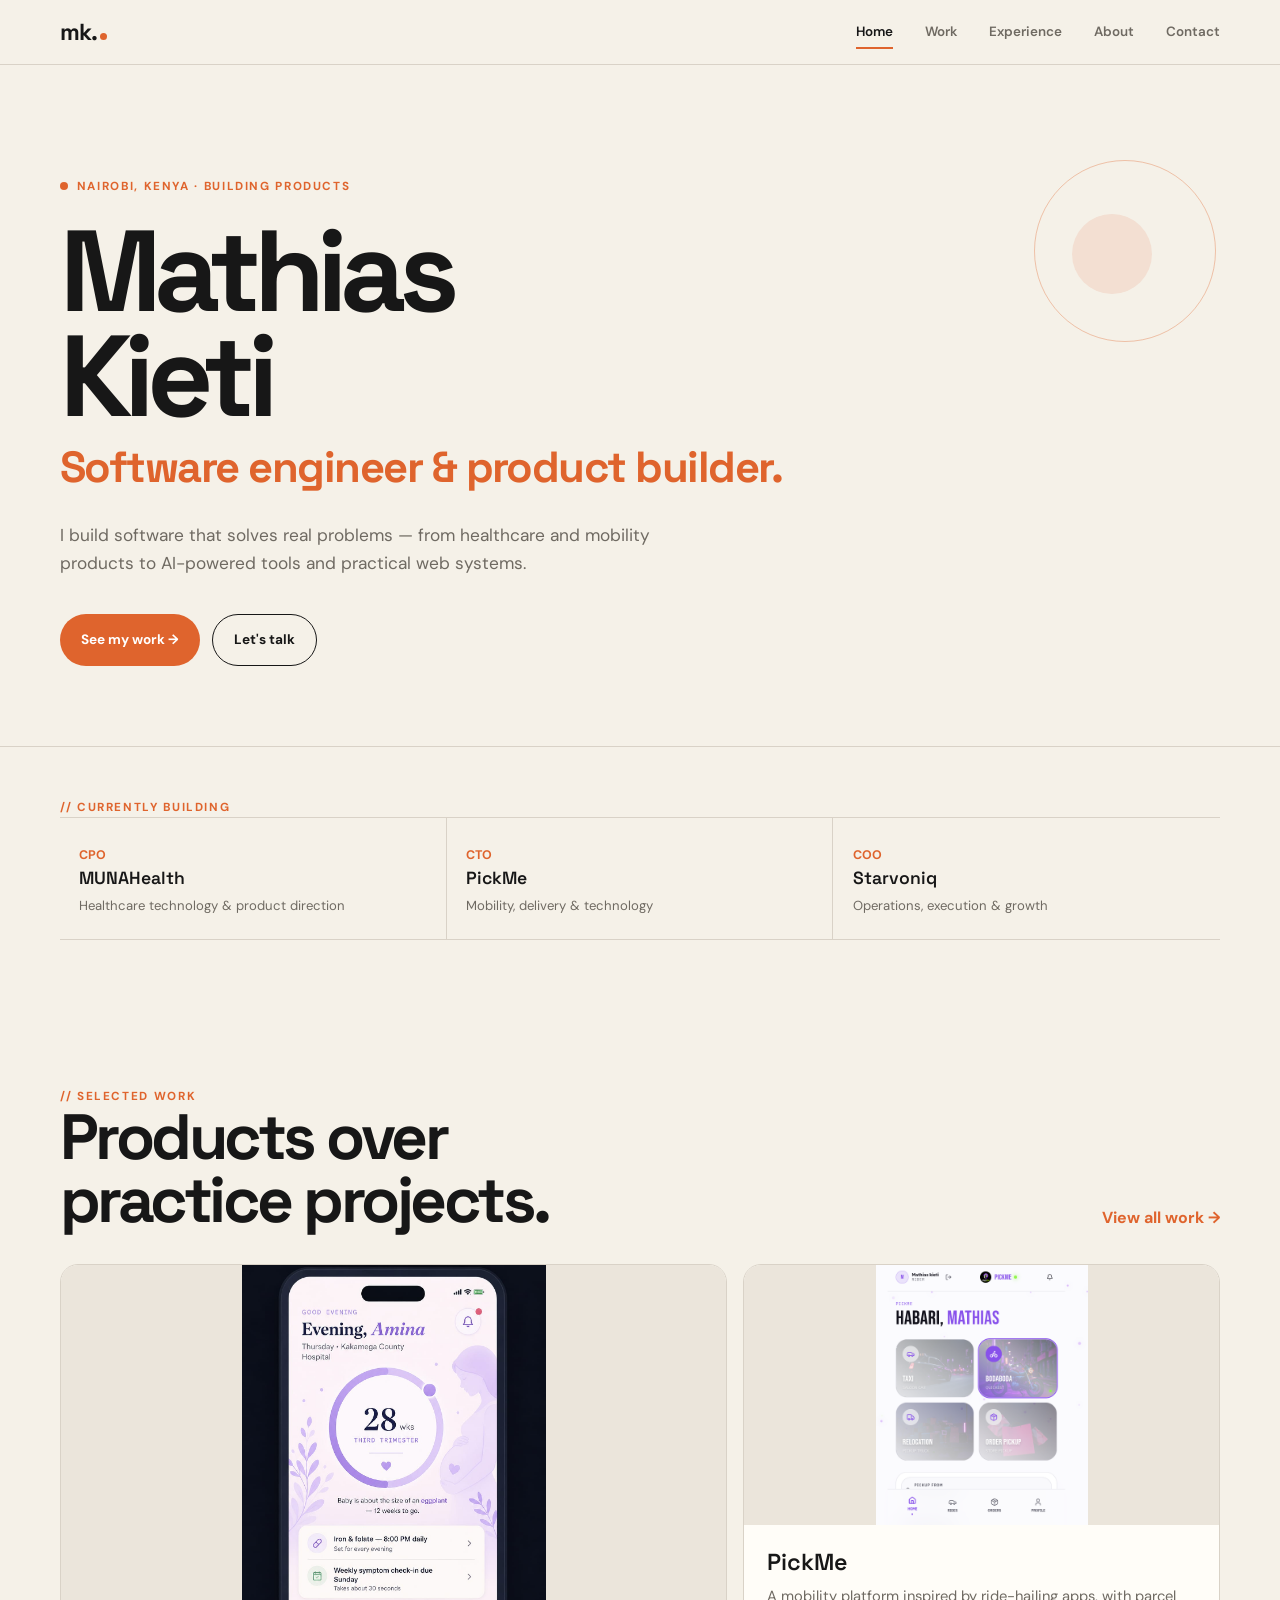
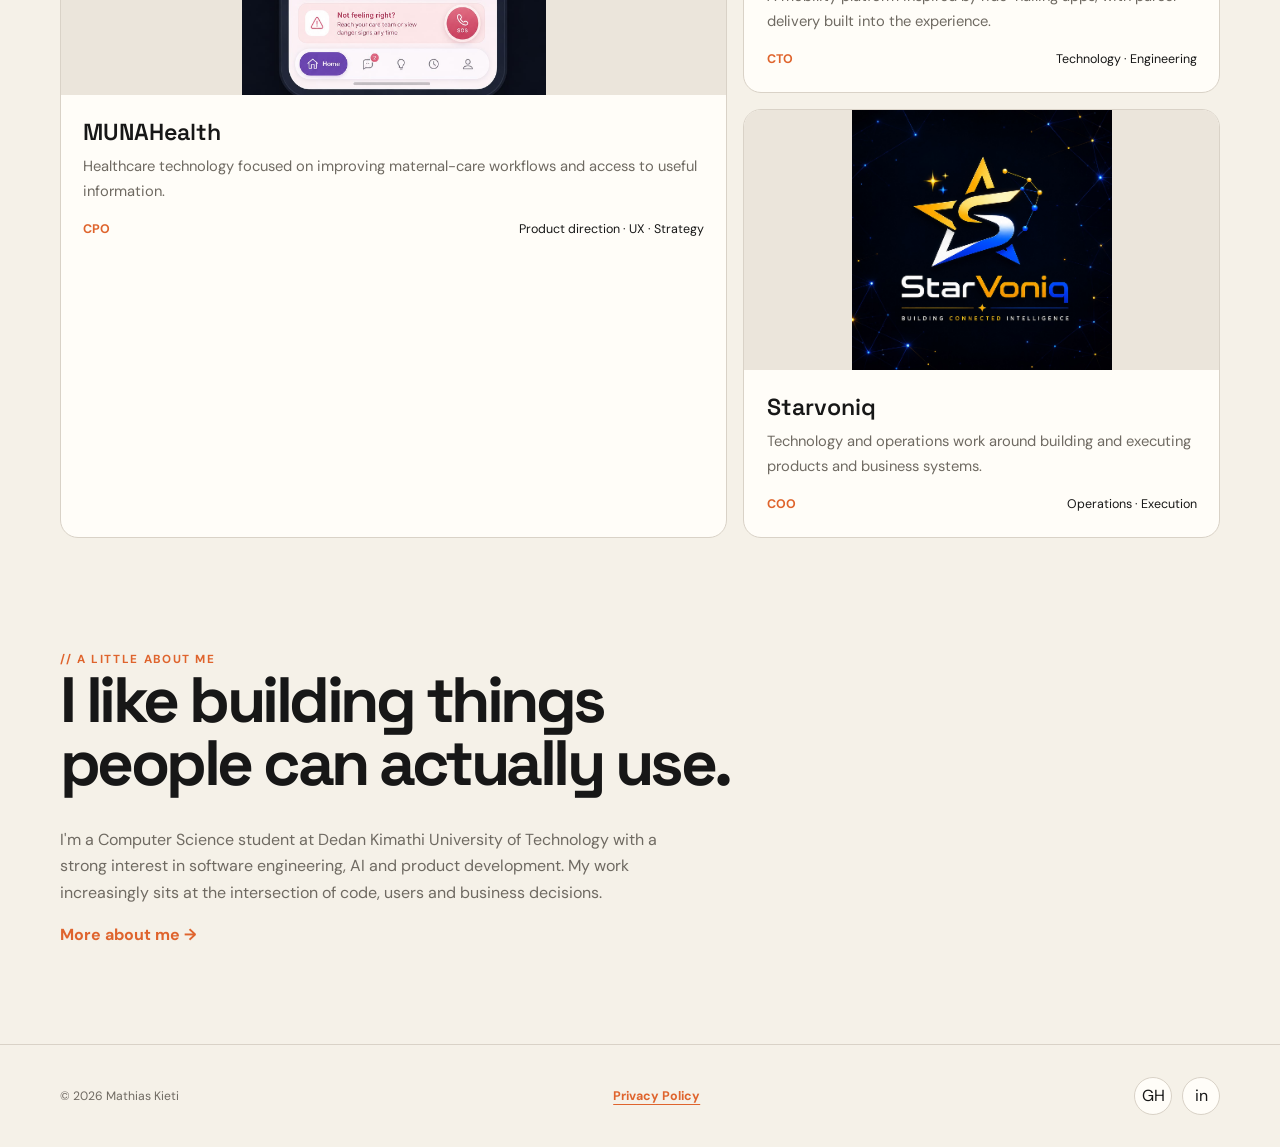
==== commit 17ce67ce: "Add privacy policy footer link" ====
--- a/index.html
+++ b/index.html
@@ -1 +1 @@
-<!doctype html><html lang="en"><head><meta charset="utf-8"><meta name="viewport" content="width=device-width, initial-scale=1"><meta name="description" content="Mathias Kieti — software engineer and product builder working across healthcare, mobility, AI and web technologies."><title>Mathias Kieti — Software & Product Builder</title><link rel="stylesheet" href="css/style.css"></head><body><header class="site-header"><div class="container"><a href="index.html" class="logo">mk.</a><button id="menuToggle" class="menu-toggle" aria-expanded="false" aria-label="Open navigation">☰</button><nav id="mainNav" class="main-nav" aria-label="Main navigation"><a href="index.html" aria-current="page">Home</a><a href="projects.html">Work</a><a href="experience.html">Experience</a><a href="about.html">About</a><a href="contact.html">Contact</a></nav></div></header><main><section class="hero"><div class="container"><div class="hero-inner"><p class="hero-eyebrow"><span class="dot"></span> Nairobi, Kenya · Building products</p><h1><span class="name">Mathias<br>Kieti</span><span class="role">Software engineer &amp; product builder.</span></h1><p class="hero-desc">I build software that solves real problems — from healthcare and mobility products to AI-powered tools and practical web systems.</p><div class="hero-cta"><a href="projects.html" class="btn btn-primary">See my work →</a><a href="contact.html" class="btn btn-outline">Let's talk</a></div></div></div></section><section class="current-roles"><div class="container"><p class="section-label">// currently building</p><div class="role-grid"><a href="experience.html#munahealth" class="role-card"><em>CPO</em><strong>MUNAHealth</strong><span>Healthcare technology &amp; product direction</span></a><a href="experience.html#pickme" class="role-card"><em>CTO</em><strong>PickMe</strong><span>Mobility, delivery &amp; technology</span></a><a href="experience.html#starvoniq" class="role-card"><em>COO</em><strong>Starvoniq</strong><span>Operations, execution &amp; growth</span></a></div></div></section><section class="section"><div class="container"><div class="section-head"><div><p class="section-label">// selected work</p><h2>Products over<br>practice projects.</h2></div><a class="text-link" href="projects.html">View all work →</a></div><div class="featured-grid"><article class="work-card large"><div class="work-image"><img src="images/MUNAHealth.jpeg" alt="MUNAHealth product interface"></div><div class="work-body"><h3>MUNAHealth</h3><p>Healthcare technology focused on improving maternal-care workflows and access to useful information.</p><div class="work-meta"><strong>CPO</strong><span>Product direction · UX · Strategy</span></div></div></article><article class="work-card"><div class="work-image"><img src="images/PickMe.png" alt="PickMe product interface"></div><div class="work-body"><h3>PickMe</h3><p>A mobility platform inspired by ride-hailing apps, with parcel delivery built into the experience.</p><div class="work-meta"><strong>CTO</strong><span>Technology · Engineering</span></div></div></article><article class="work-card"><div class="work-image"><img src="images/StarVoniq.jpeg" alt="StarVoniq product interface"></div><div class="work-body"><h3>Starvoniq</h3><p>Technology and operations work around building and executing products and business systems.</p><div class="work-meta"><strong>COO</strong><span>Operations · Execution</span></div></div></article></div></div></section><section class="section" style="padding-top:1rem"><div class="container"><div class="section-head"><div><p class="section-label">// a little about me</p><h2>I like building things<br>people can actually use.</h2></div></div><p class="sub">I'm a Computer Science student at Dedan Kimathi University of Technology with a strong interest in software engineering, AI and product development. My work increasingly sits at the intersection of code, users and business decisions.</p><p style="margin-top:1rem"><a class="text-link" href="about.html">More about me →</a></p></div></section></main><footer class="site-footer"><div class="container"><p>© 2026 Mathias Kieti</p><nav class="social-icons" aria-label="Social links"><a href="https://github.com/Mathias-kieti" target="_blank" rel="noopener noreferrer" aria-label="GitHub">GH</a><a href="https://linkedin.com/in/mathias-nzioka-341567305" target="_blank" rel="noopener noreferrer" aria-label="LinkedIn">in</a></nav></div></footer><script src="js/main.js"></script></body></html>+<!doctype html><html lang="en"><head><meta charset="utf-8"><meta name="viewport" content="width=device-width, initial-scale=1"><meta name="description" content="Mathias Kieti — software engineer and product builder working across healthcare, mobility, AI and web technologies."><title>Mathias Kieti — Software & Product Builder</title><link rel="stylesheet" href="css/style.css"></head><body><header class="site-header"><div class="container"><a href="index.html" class="logo">mk.</a><button id="menuToggle" class="menu-toggle" aria-expanded="false" aria-label="Open navigation">☰</button><nav id="mainNav" class="main-nav" aria-label="Main navigation"><a href="index.html" aria-current="page">Home</a><a href="projects.html">Work</a><a href="experience.html">Experience</a><a href="about.html">About</a><a href="contact.html">Contact</a></nav></div></header><main><section class="hero"><div class="container"><div class="hero-inner"><p class="hero-eyebrow"><span class="dot"></span> Nairobi, Kenya · Building products</p><h1><span class="name">Mathias<br>Kieti</span><span class="role">Software engineer &amp; product builder.</span></h1><p class="hero-desc">I build software that solves real problems — from healthcare and mobility products to AI-powered tools and practical web systems.</p><div class="hero-cta"><a href="projects.html" class="btn btn-primary">See my work →</a><a href="contact.html" class="btn btn-outline">Let's talk</a></div></div></div></section><section class="current-roles"><div class="container"><p class="section-label">// currently building</p><div class="role-grid"><a href="experience.html#munahealth" class="role-card"><em>CPO</em><strong>MUNAHealth</strong><span>Healthcare technology &amp; product direction</span></a><a href="experience.html#pickme" class="role-card"><em>CTO</em><strong>PickMe</strong><span>Mobility, delivery &amp; technology</span></a><a href="experience.html#starvoniq" class="role-card"><em>COO</em><strong>Starvoniq</strong><span>Operations, execution &amp; growth</span></a></div></div></section><section class="section"><div class="container"><div class="section-head"><div><p class="section-label">// selected work</p><h2>Products over<br>practice projects.</h2></div><a class="text-link" href="projects.html">View all work →</a></div><div class="featured-grid"><article class="work-card large"><div class="work-image"><img src="images/MUNAHealth.jpeg" alt="MUNAHealth product interface"></div><div class="work-body"><h3>MUNAHealth</h3><p>Healthcare technology focused on improving maternal-care workflows and access to useful information.</p><div class="work-meta"><strong>CPO</strong><span>Product direction · UX · Strategy</span></div></div></article><article class="work-card"><div class="work-image"><img src="images/PickMe.png" alt="PickMe product interface"></div><div class="work-body"><h3>PickMe</h3><p>A mobility platform inspired by ride-hailing apps, with parcel delivery built into the experience.</p><div class="work-meta"><strong>CTO</strong><span>Technology · Engineering</span></div></div></article><article class="work-card"><div class="work-image"><img src="images/StarVoniq.jpeg" alt="StarVoniq product interface"></div><div class="work-body"><h3>Starvoniq</h3><p>Technology and operations work around building and executing products and business systems.</p><div class="work-meta"><strong>COO</strong><span>Operations · Execution</span></div></div></article></div></div></section><section class="section" style="padding-top:1rem"><div class="container"><div class="section-head"><div><p class="section-label">// a little about me</p><h2>I like building things<br>people can actually use.</h2></div></div><p class="sub">I'm a Computer Science student at Dedan Kimathi University of Technology with a strong interest in software engineering, AI and product development. My work increasingly sits at the intersection of code, users and business decisions.</p><p style="margin-top:1rem"><a class="text-link" href="about.html">More about me →</a></p></div></section></main><footer class="site-footer"><div class="container"><p>© 2026 Mathias Kieti</p><a class="privacy-link" href="privacy-policy/">Privacy Policy</a><nav class="social-icons" aria-label="Social links"><a href="https://github.com/Mathias-kieti" target="_blank" rel="noopener noreferrer" aria-label="GitHub">GH</a><a href="https://linkedin.com/in/mathias-nzioka-341567305" target="_blank" rel="noopener noreferrer" aria-label="LinkedIn">in</a></nav></div></footer><script src="js/main.js"></script></body></html>
--- a/css/style.css
+++ b/css/style.css
@@ -1,9 +1,18 @@
 @import url('https://fonts.googleapis.com/css2?family=DM+Sans:wght@400;500;600;700&family=Space+Grotesk:wght@500;600;700&display=swap');
-:root{--bg:#f5f1e8;--surface:#fffdf8;--ink:#171717;--muted:#6f6a62;--line:#d9d2c7;--accent:#df642d;--accent-dark:#b94a1d;--accent-soft:#f3dfd2;--dark:#1b1a18;--radius:18px;--head:'Space Grotesk',sans-serif;--body:'DM Sans',sans-serif}*{box-sizing:border-box;margin:0;padding:0}html{scroll-behavior:smooth}body{background:var(--bg);color:var(--ink);font-family:var(--body);line-height:1.65;overflow-x:hidden}a{color:inherit;text-decoration:none}img{max-width:100%;display:block}.container{width:min(1160px,92%);margin:auto}.site-header{position:sticky;top:0;z-index:100;padding:1.05rem 0;background:rgba(245,241,232,.94);backdrop-filter:blur(14px);border-bottom:1px solid var(--line)}.site-header .container{display:flex;align-items:center;justify-content:space-between}.logo{font:700 1.45rem var(--head);letter-spacing:-.05em}.logo::after{content:'';display:inline-block;width:7px;height:7px;border-radius:50%;background:var(--accent);margin-left:3px}.main-nav{display:flex;gap:2rem}.main-nav a{font-size:.84rem;font-weight:600;color:var(--muted);position:relative}.main-nav a::after{content:'';position:absolute;left:0;bottom:-6px;width:0;height:2px;background:var(--accent);transition:.2s}.main-nav a:hover,.main-nav a[aria-current]{color:var(--ink)}.main-nav a:hover::after,.main-nav a[aria-current]::after{width:100%}.menu-toggle{display:none;background:none;border:1px solid var(--line);padding:.45rem .7rem;border-radius:10px;color:var(--ink)}@media(max-width:700px){.menu-toggle{display:block}.main-nav{display:none;position:absolute;top:100%;left:0;right:0;background:var(--bg);border-bottom:1px solid var(--line);padding:1rem 4%;flex-direction:column;gap:1rem}.main-nav.open{display:flex}}
-.hero{padding:7rem 0 5rem;border-bottom:1px solid var(--line);position:relative}.hero::before{content:'';position:absolute;right:5%;top:14%;width:180px;height:180px;border:1px solid rgba(223,100,45,.35);border-radius:50%}.hero::after{content:'';position:absolute;right:10%;top:22%;width:80px;height:80px;background:var(--accent-soft);border-radius:50%}.hero-inner{position:relative;z-index:1}.hero-eyebrow,.section-label,.meta-label,.eyebrow{font-size:.73rem;text-transform:uppercase;letter-spacing:.14em;font-weight:700;color:var(--accent)}.hero-eyebrow{display:flex;align-items:center;gap:.55rem;margin-bottom:1.5rem}.dot{width:8px;height:8px;background:var(--accent);border-radius:50%}.hero h1{font:700 clamp(3.5rem,9vw,8.2rem)/.91 var(--head);letter-spacing:-.07em;max-width:980px}.hero h1 .name{display:block}.hero h1 .role{display:block;font-size:clamp(1.5rem,3.4vw,2.8rem);line-height:1.1;letter-spacing:-.035em;color:var(--accent);margin-top:.9rem}.hero-desc{max-width:650px;font-size:1.08rem;color:var(--muted);margin:1.8rem 0 2.3rem}.hero-cta{display:flex;gap:.8rem;flex-wrap:wrap}.btn{display:inline-flex;align-items:center;justify-content:center;padding:.85rem 1.3rem;border-radius:999px;font-weight:700;font-size:.85rem;transition:.2s}.btn-primary{background:var(--accent);color:#fff}.btn-primary:hover{background:var(--accent-dark);transform:translateY(-2px)}.btn-outline{border:1px solid var(--ink);background:transparent}.btn-outline:hover{background:var(--ink);color:#fff;transform:translateY(-2px)}
-.current-roles{padding:3.2rem 0}.role-grid{display:grid;grid-template-columns:repeat(3,1fr);border-top:1px solid var(--line);border-bottom:1px solid var(--line)}.role-card{padding:1.4rem 1.2rem;border-right:1px solid var(--line)}.role-card:last-child{border-right:0}.role-card span{display:block;color:var(--muted);font-size:.82rem;margin-top:.35rem}.role-card strong{font:600 1.1rem var(--head);display:block}.role-card em{font-style:normal;color:var(--accent);font-size:.78rem;font-weight:700}@media(max-width:700px){.role-grid{grid-template-columns:1fr}.role-card{border-right:0;border-bottom:1px solid var(--line)}.role-card:last-child{border-bottom:0}}
-.section{padding:6rem 0}.section-head{display:flex;align-items:end;justify-content:space-between;gap:2rem;margin-bottom:2rem}.section h2,.page-hero h1{font:700 clamp(2.5rem,5vw,4.8rem)/.98 var(--head);letter-spacing:-.055em}.sub{color:var(--muted);max-width:620px}.text-link{color:var(--accent);font-weight:700}.featured-grid{display:grid;grid-template-columns:1.4fr 1fr;gap:1rem}.work-card,.project-card{background:var(--surface);border:1px solid var(--line);border-radius:var(--radius);overflow:hidden;transition:.25s}.work-card:hover,.project-card:hover{transform:translateY(-5px);border-color:var(--accent);box-shadow:0 18px 45px rgba(23,23,23,.08)}.work-card.large{grid-row:span 2}.work-visual,.project-visual{min-height:220px;padding:1.5rem;display:flex;flex-direction:column;justify-content:space-between;background:var(--dark);color:#fff}.work-card.large .work-visual,.project-card.featured .project-visual{min-height:420px}.work-visual.orange,.project-visual.orange{background:var(--accent)}.work-visual.cream,.project-visual.light{background:#e9e1d4;color:var(--ink)}.work-mark,.project-title-mark{font:700 clamp(2.2rem,6vw,5.5rem)/.9 var(--head);letter-spacing:-.07em}.work-caption,.project-type{font-size:.73rem;text-transform:uppercase;letter-spacing:.13em;opacity:.8}.work-body,.card-body{padding:1.4rem}.work-body h3,.card-body h3{font:600 1.45rem var(--head);margin-bottom:.45rem}.work-body p,.card-body p{color:var(--muted);font-size:.92rem}.work-meta{display:flex;justify-content:space-between;gap:1rem;margin-top:1rem;font-size:.78rem}.work-meta strong,.card-tag{color:var(--accent)}@media(max-width:800px){.featured-grid{grid-template-columns:1fr}.work-card.large{grid-row:auto}.work-card.large .work-visual{min-height:280px}}
-.page-hero{padding:6rem 0 2.5rem;border-bottom:1px solid var(--line)}.page-hero h1 em{font-style:normal;color:var(--accent)}.projects-section{padding:4rem 0 7rem}.cards{display:grid;grid-template-columns:repeat(2,1fr);gap:1rem}.project-card.featured{grid-column:span 2}.project-visual{min-height:230px}.project-card.featured .project-visual{min-height:360px}.card-tag{font-size:.73rem;text-transform:uppercase;letter-spacing:.12em;font-weight:700;margin-bottom:.5rem}.card-footer{display:flex;gap:.5rem;flex-wrap:wrap;padding:0 1.4rem 1.4rem}.tech-badge{padding:.35rem .65rem;border:1px solid var(--line);border-radius:999px;font-size:.68rem;color:var(--muted);background:var(--bg)}.extra-details{display:none;padding:0 1.4rem 1.3rem;color:var(--muted);font-size:.88rem}.extra-details.open{display:block}.details-btn{margin:0 1.4rem 1.4rem;padding:.6rem .9rem;border:1px solid var(--ink);border-radius:999px;background:none;font-weight:700;cursor:pointer}.details-btn:hover{background:var(--ink);color:#fff}@media(max-width:760px){.cards{grid-template-columns:1fr}.project-card.featured{grid-column:auto}.project-card.featured .project-visual{min-height:260px}}
-.about-section{padding:6rem 0}.about-grid{display:grid;grid-template-columns:.85fr 1.35fr;gap:4rem;align-items:start}.about-img-wrap{position:relative}.about-image{width:100%;aspect-ratio:4/5;object-fit:cover;border-radius:var(--radius)}.about-img-wrap::after{content:'';position:absolute;left:18px;bottom:-18px;width:70%;height:70%;background:var(--accent-soft);border-radius:24px;z-index:-1}.about-content h2{font:700 clamp(2.3rem,5vw,4.2rem)/1 var(--head);letter-spacing:-.06em;margin:.2rem 0 1.5rem}.about-content p{color:var(--muted);margin-bottom:1rem}.about-meta{display:grid;grid-template-columns:repeat(2,1fr);gap:1rem;margin:2rem 0}.meta-item{padding:1rem;border:1px solid var(--line);background:var(--surface);border-radius:14px}.meta-value{display:block;font-weight:600;margin-top:.25rem}.skill-groups{display:grid;grid-template-columns:repeat(2,1fr);gap:1rem;margin-top:1rem}.skill-group{padding:1.1rem;border-top:2px solid var(--ink)}.skill-group h3{font:600 1rem var(--head);margin-bottom:.5rem}.skill-group p{font-size:.88rem;margin:0}.timeline{display:grid;border-top:1px solid var(--line)}.timeline-item{display:grid;grid-template-columns:150px 1fr;gap:2rem;padding:2rem 0;border-bottom:1px solid var(--line)}.timeline-date{font-size:.82rem;color:var(--accent);font-weight:700}.timeline-item h3{font:600 1.5rem var(--head);margin-bottom:.2rem}.timeline-item h4{font-size:.9rem;color:var(--muted);font-weight:600;margin-bottom:.7rem}.timeline-item p{color:var(--muted);max-width:760px}@media(max-width:700px){.about-grid{grid-template-columns:1fr}.about-meta,.skill-groups{grid-template-columns:1fr}.timeline-item{grid-template-columns:1fr;gap:.4rem}}
-.contact-section{padding:7rem 0 8rem}.contact-inner{max-width:720px;margin:auto}.contact-inner h2{font:700 clamp(2.8rem,6vw,5rem)/.95 var(--head);letter-spacing:-.06em;margin:.8rem 0 1rem}.contact-inner .sub{margin-bottom:2rem}.contact-direct{display:grid;gap:.7rem;margin:2rem 0}.contact-link{display:flex;align-items:center;gap:.9rem;padding:1rem 1.1rem;border:1px solid var(--line);background:var(--surface);border-radius:14px;transition:.2s}.contact-link:hover{border-color:var(--accent);transform:translateX(4px)}.contact-link-icon{width:34px;height:34px;display:grid;place-items:center;background:var(--accent-soft);border-radius:10px;color:var(--accent);font-weight:700}label{display:block;margin-bottom:1rem}label span{display:block;font-size:.76rem;font-weight:700;margin-bottom:.45rem;color:var(--muted)}label input,label textarea{width:100%;padding:.95rem 1rem;border:1px solid var(--line);border-radius:12px;background:var(--surface);color:var(--ink);outline:none}label input:focus,label textarea:focus{border-color:var(--accent)}label textarea{min-height:150px;resize:vertical}form button[type=submit]{width:100%;padding:1rem;border:0;border-radius:999px;background:var(--accent);color:#fff;font-weight:700;cursor:pointer}
-.site-footer{padding:2rem 0;border-top:1px solid var(--line)}.site-footer .container{display:flex;justify-content:space-between;align-items:center;gap:1rem}.site-footer p{font-size:.76rem;color:var(--muted)}.social-icons{display:flex;gap:.6rem}.social-icons a{width:38px;height:38px;display:grid;place-items:center;border:1px solid var(--line);border-radius:50%;background:var(--surface)}.social-icons a:hover{border-color:var(--accent);color:var(--accent)}@media(max-width:600px){.site-footer .container{align-items:flex-start;flex-direction:column}}@media(prefers-reduced-motion:reduce){html{scroll-behavior:auto}*,*::before,*::after{transition:none!important;animation:none!important}}+:root{--bg:#f5f1e8;--surface:#fffdf8;--ink:#171717;--muted:#6f6a62;--line:#d9d2c7;--accent:#df642d;--accent-dark:#b94a1d;--accent-soft:#f3dfd2;--dark:#1b1a18;--radius:18px;--head:'Space Grotesk',sans-serif;--body:'DM Sans',sans-serif}*{box-sizing:border-box;margin:0;padding:0}html{scroll-behavior:smooth}body{background:var(--bg);color:var(--ink);font-family:var(--body);line-height:1.65;overflow-x:hidden}a{color:inherit;text-decoration:none}img{max-width:100%;display:block}.container{width:min(1160px,92%);margin:auto}.site-header{position:sticky;top:0;z-index:100;padding:1.05rem 0;background:rgba(245,241,232,.94);backdrop-filter:blur(14px);border-bottom:1px solid var(--line)}.site-header .container{display:flex;align-items:center;justify-content:space-between}.logo{font:700 1.45rem var(--head);letter-spacing:-.05em}.logo::after{content:'';display:inline-block;width:7px;height:7px;border-radius:50%;background:var(--accent);margin-left:3px}.main-nav{display:flex;gap:2rem}.main-nav a{font-size:.84rem;font-weight:600;color:var(--muted);position:relative}.main-nav a::after{content:'';position:absolute;left:0;bottom:-6px;width:0;height:2px;background:var(--accent);transition:.2s}.main-nav a:hover,.main-nav a[aria-current]{color:var(--ink)}.main-nav a:hover::after,.main-nav a[aria-current]::after{width:100%}.menu-toggle{display:none;background:none;border:1px solid var(--line);padding:.45rem .7rem;border-radius:10px;color:var(--ink)}@media(max-width:700px){.menu-toggle{display:block}.main-nav{display:none;position:absolute;top:100%;left:0;right:0;background:var(--bg);border-bottom:1px solid var(--line);padding:1rem 4%;flex-direction:column;gap:1rem}.main-nav.open{display:flex}}.hero{padding:7rem 0 5rem;border-bottom:1px solid var(--line);position:relative}.hero::before{content:'';position:absolute;right:5%;top:14%;width:180px;height:180px;border:1px solid rgba(223,100,45,.35);border-radius:50%}.hero::after{content:'';position:absolute;right:10%;top:22%;width:80px;height:80px;background:var(--accent-soft);border-radius:50%}.hero-inner{position:relative;z-index:1}.hero-eyebrow,.section-label,.meta-label,.eyebrow{font-size:.73rem;text-transform:uppercase;letter-spacing:.14em;font-weight:700;color:var(--accent)}.hero-eyebrow{display:flex;align-items:center;gap:.55rem;margin-bottom:1.5rem}.dot{width:8px;height:8px;background:var(--accent);border-radius:50%}.hero h1{font:700 clamp(3.5rem,9vw,8.2rem)/.91 var(--head);letter-spacing:-.07em;max-width:980px}.hero h1 .name{display:block}.hero h1 .role{display:block;font-size:clamp(1.5rem,3.4vw,2.8rem);line-height:1.1;letter-spacing:-.035em;color:var(--accent);margin-top:.9rem}.hero-desc{max-width:650px;font-size:1.08rem;color:var(--muted);margin:1.8rem 0 2.3rem}.hero-cta{display:flex;gap:.8rem;flex-wrap:wrap}.btn{display:inline-flex;align-items:center;justify-content:center;padding:.85rem 1.3rem;border-radius:999px;font-weight:700;font-size:.85rem;transition:.2s}.btn-primary{background:var(--accent);color:#fff}.btn-primary:hover{background:var(--accent-dark);transform:translateY(-2px)}.btn-outline{border:1px solid var(--ink);background:transparent}.btn-outline:hover{background:var(--ink);color:#fff;transform:translateY(-2px)}.current-roles{padding:3.2rem 0}.role-grid{display:grid;grid-template-columns:repeat(3,1fr);border-top:1px solid var(--line);border-bottom:1px solid var(--line)}.role-card{padding:1.4rem 1.2rem;border-right:1px solid var(--line)}.role-card:last-child{border-right:0}.role-card span{display:block;color:var(--muted);font-size:.82rem;margin-top:.35rem}.role-card strong{font:600 1.1rem var(--head);display:block}.role-card em{font-style:normal;color:var(--accent);font-size:.78rem;font-weight:700}@media(max-width:700px){.role-grid{grid-template-columns:1fr}.role-card{border-right:0;border-bottom:1px solid var(--line)}.role-card:last-child{border-bottom:0}}.section{padding:6rem 0}.section-head{display:flex;align-items:end;justify-content:space-between;gap:2rem;margin-bottom:2rem}.section h2,.page-hero h1{font:700 clamp(2.5rem,5vw,4.8rem)/.98 var(--head);letter-spacing:-.055em}.sub{color:var(--muted);max-width:620px}.text-link{color:var(--accent);font-weight:700}.featured-grid{display:grid;grid-template-columns:1.4fr 1fr;gap:1rem}.work-card,.project-card{background:var(--surface);border:1px solid var(--line);border-radius:var(--radius);overflow:hidden;transition:.25s}.work-card:hover,.project-card:hover{transform:translateY(-5px);border-color:var(--accent);box-shadow:0 18px 45px rgba(23,23,23,.08)}.work-card.large{grid-row:span 2}.work-image,.project-image{height:260px;overflow:hidden;background:#ebe5db;position:relative;display:flex;align-items:center;justify-content:center}.work-card.large .work-image,.project-card.featured .project-image{height:430px}.work-image img,.project-image img{width:100%;height:100%;object-fit:contain;object-position:center;transition:transform .55s ease}.work-card:hover .work-image img,.project-card:hover .project-image img{transform:scale(1.015)}.project-placeholder,.project-placeholder-wrap{height:100%;width:100%;display:grid;place-items:center;background:linear-gradient(135deg,#e9e1d4,#f3dfd2);font:700 clamp(2.5rem,7vw,5.5rem)/.9 var(--head);letter-spacing:-.07em}.work-body,.card-body{padding:1.4rem}.work-body h3,.card-body h3{font:600 1.45rem var(--head);margin-bottom:.45rem}.work-body p,.card-body p{color:var(--muted);font-size:.92rem}.work-meta{display:flex;justify-content:space-between;gap:1rem;margin-top:1rem;font-size:.78rem}.work-meta strong,.card-tag{color:var(--accent)}.page-hero{padding:6rem 0 2.5rem;border-bottom:1px solid var(--line)}.page-hero h1 em{font-style:normal;color:var(--accent)}.projects-section{padding:4rem 0 7rem}.cards{display:grid;grid-template-columns:repeat(2,1fr);gap:1rem}.project-card.featured{grid-column:span 2}.project-image{height:330px}.project-card.featured .project-image{height:500px}.project-image img{object-fit:contain;object-position:center}.card-tag{font-size:.73rem;text-transform:uppercase;letter-spacing:.12em;font-weight:700;margin-bottom:.5rem}.card-footer{display:flex;gap:.5rem;flex-wrap:wrap;padding:0 1.4rem 1.4rem}.tech-badge{padding:.35rem .65rem;border:1px solid var(--line);border-radius:999px;font-size:.68rem;color:var(--muted);background:var(--bg)}.extra-details{display:none;padding:0 1.4rem 1.3rem;color:var(--muted);font-size:.88rem}.extra-details.open{display:block}.details-btn{margin:0 1.4rem 1.4rem;padding:.6rem .9rem;border:1px solid var(--ink);border-radius:999px;background:none;font-weight:700;cursor:pointer}.details-btn:hover{background:var(--ink);color:#fff}.detail-links{display:flex;gap:.75rem;flex-wrap:wrap;margin-top:.8rem}.detail-link{color:var(--accent);font-weight:700;font-size:.82rem}@media(max-width:800px){.featured-grid{grid-template-columns:1fr}.work-card.large{grid-row:auto}.work-card.large .work-image{height:300px}}@media(max-width:760px){.cards{grid-template-columns:1fr}.project-card.featured{grid-column:auto}.project-card.featured .project-image{height:330px}}.about-section{padding:6rem 0}.about-grid{display:grid;grid-template-columns:.85fr 1.35fr;gap:4rem;align-items:start}.about-img-wrap{position:relative}.about-image{width:100%;aspect-ratio:4/5;object-fit:cover;border-radius:var(--radius)}.about-img-wrap::after{content:'';position:absolute;left:18px;bottom:-18px;width:70%;height:70%;background:var(--accent-soft);border-radius:24px;z-index:-1}.about-content h2{font:700 clamp(2.3rem,5vw,4.2rem)/1 var(--head);letter-spacing:-.06em;margin:.2rem 0 1.5rem}.about-content p{color:var(--muted);margin-bottom:1rem}.about-meta{display:grid;grid-template-columns:repeat(2,1fr);gap:1rem;margin:2rem 0}.meta-item{padding:1rem;border:1px solid var(--line);background:var(--surface);border-radius:14px}.meta-value{display:block;font-weight:600;margin-top:.25rem}.skill-groups{display:grid;grid-template-columns:repeat(2,1fr);gap:1rem;margin-top:1rem}.skill-group{padding:1.1rem;border-top:2px solid var(--ink)}.skill-group h3{font:600 1rem var(--head);margin-bottom:.5rem}.skill-group p{font-size:.88rem;margin:0}.timeline{display:grid;border-top:1px solid var(--line)}.timeline-item{display:grid;grid-template-columns:150px 1fr;gap:2rem;padding:2rem 0;border-bottom:1px solid var(--line)}.timeline-date{font-size:.82rem;color:var(--accent);font-weight:700}.timeline-item h3{font:600 1.5rem var(--head);margin-bottom:.2rem}.timeline-item h4{font-size:.9rem;color:var(--muted);font-weight:600;margin-bottom:.7rem}.timeline-item p{color:var(--muted);max-width:760px}@media(max-width:700px){.about-grid{grid-template-columns:1fr}.about-meta,.skill-groups{grid-template-columns:1fr}.timeline-item{grid-template-columns:1fr;gap:.4rem}}.contact-section{padding:7rem 0 8rem}.contact-inner{max-width:720px;margin:auto}.contact-inner h2{font:700 clamp(2.8rem,6vw,5rem)/.95 var(--head);letter-spacing:-.06em;margin:.8rem 0 1rem}.contact-inner .sub{margin-bottom:2rem}.contact-direct{display:grid;gap:.7rem;margin:2rem 0}.contact-link{display:flex;align-items:center;gap:.9rem;padding:1rem 1.1rem;border:1px solid var(--line);background:var(--surface);border-radius:14px;transition:.2s}.contact-link:hover{border-color:var(--accent);transform:translateX(4px)}.contact-link-icon{width:34px;height:34px;display:grid;place-items:center;background:var(--accent-soft);border-radius:10px;color:var(--accent);font-weight:700}label{display:block;margin-bottom:1rem}label span{display:block;font-size:.76rem;font-weight:700;margin-bottom:.45rem;color:var(--muted)}label input,label textarea{width:100%;padding:.95rem 1rem;border:1px solid var(--line);border-radius:12px;background:var(--surface);color:var(--ink);outline:none}label input:focus,label textarea:focus{border-color:var(--accent)}label textarea{min-height:150px;resize:vertical}form button[type=submit]{width:100%;padding:1rem;border:0;border-radius:999px;background:var(--accent);color:#fff;font-weight:700;cursor:pointer}.site-footer{padding:2rem 0;border-top:1px solid var(--line)}.site-footer .container{display:flex;justify-content:space-between;align-items:center;gap:1rem}.site-footer p{font-size:.76rem;color:var(--muted)}.social-icons{display:flex;gap:.6rem}.social-icons a{width:38px;height:38px;display:grid;place-items:center;border:1px solid var(--line);border-radius:50%;background:var(--surface)}.social-icons a:hover{border-color:var(--accent);color:var(--accent)}@media(max-width:600px){.site-footer .container{align-items:flex-start;flex-direction:column}}@media(prefers-reduced-motion:reduce){html{scroll-behavior:auto}*,*::before,*::after{transition:none!important;animation:none!important}}
+/* KITO privacy policy */
+.privacy-link{font-size:.78rem;font-weight:700;color:var(--accent);text-decoration:underline;text-underline-offset:4px}
+.privacy-link:hover{color:var(--accent-dark)}
+.policy-updated{margin-top:1.2rem;font-size:.88rem}
+.policy-section{padding:3.5rem 0 6rem}
+.policy-container{max-width:820px}
+.policy-intro{font-size:1.08rem;color:var(--ink);padding:1.5rem;background:var(--surface);border:1px solid var(--line);border-left:3px solid var(--accent);border-radius:12px;margin-bottom:2.5rem}
+.policy-part{padding:1.8rem 0;border-bottom:1px solid var(--line)}
+.policy-part h2{font:600 1.35rem var(--head);letter-spacing:-.025em;margin-bottom:.75rem}
+.policy-part p,.policy-part li{color:var(--muted);font-size:.96rem}
+.policy-part p+p{margin-top:.8rem}
+.policy-part ul{padding-left:1.35rem;margin:.7rem 0}
+.policy-part li+li{margin-top:.45rem}
+.policy-part a{color:var(--accent);text-decoration:underline;text-underline-offset:3px}
+.policy-note{font-size:.82rem;color:var(--muted);margin-top:2rem}
+@media(max-width:600px){.policy-section{padding:2.2rem 0 4rem}.policy-intro{font-size:1rem}.policy-part h2{font-size:1.2rem}}
